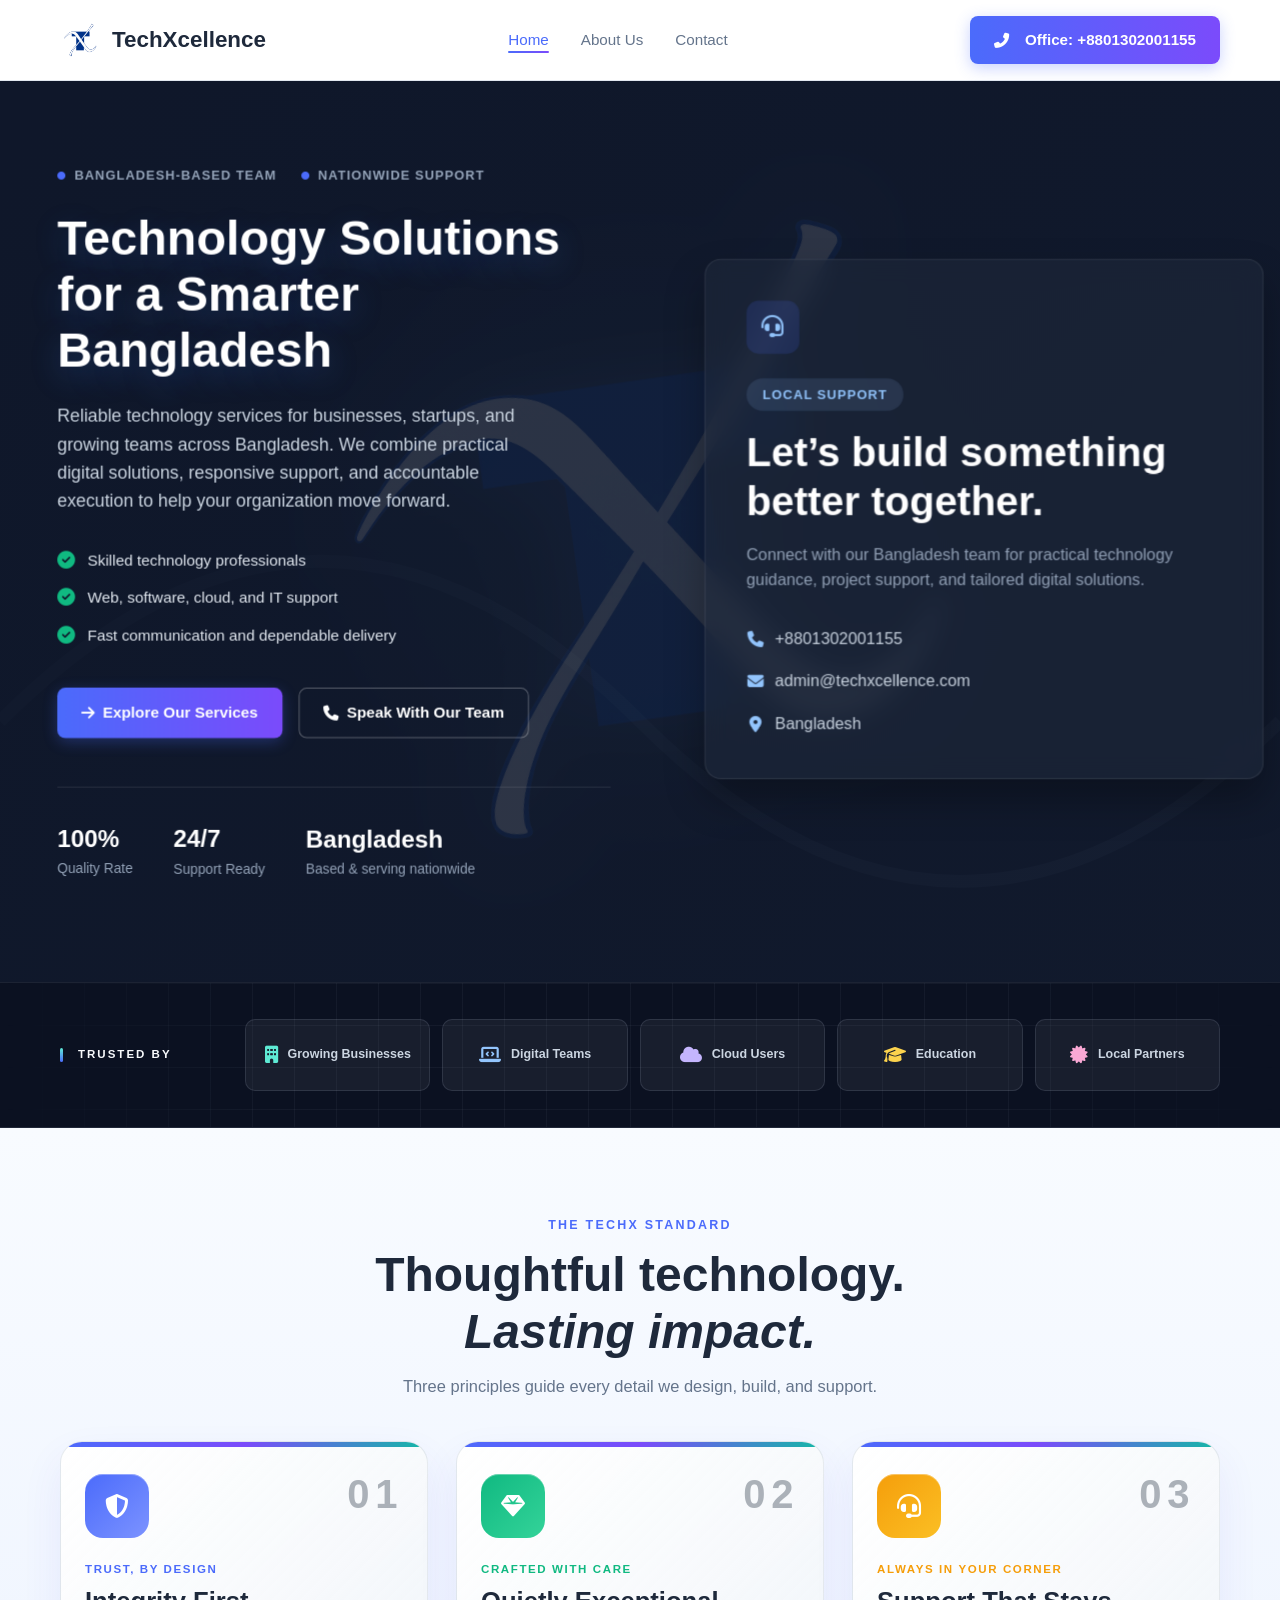
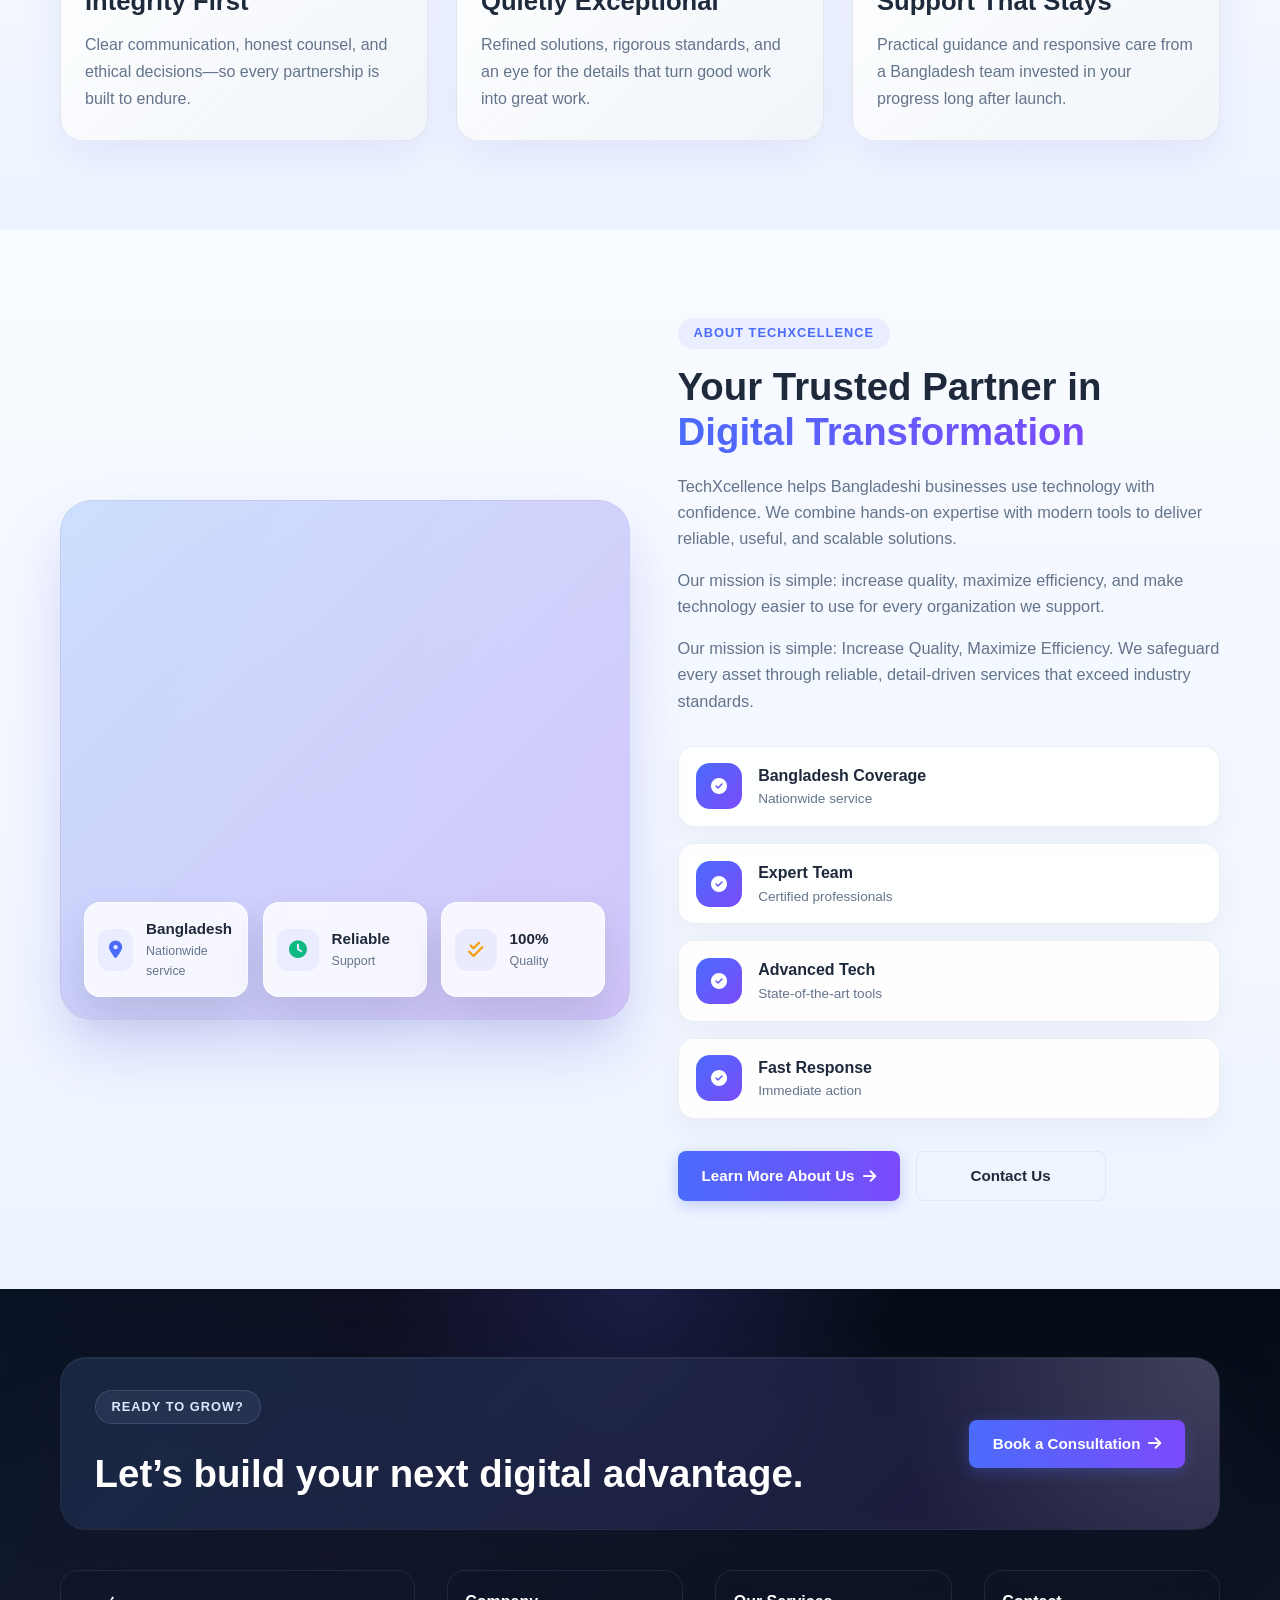
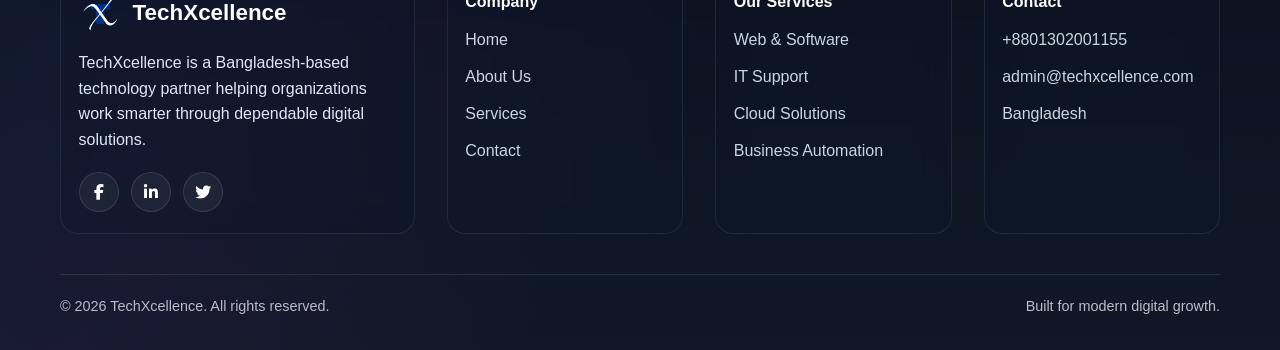
==== index.html @ 193ed7f5 "Number_change" ====
<!DOCTYPE html>
<html lang="en">
<head>
    <meta charset="UTF-8">
    <meta name="viewport" content="width=device-width, initial-scale=1.0">
    <title>TechXcellence Bangladesh</title>
    <link rel="icon" type="image/png" href="logo2.png">
    <link rel="stylesheet" href="style.css">
    <!-- Font Awesome for Icons -->
    <link rel="stylesheet" href="https://cdnjs.cloudflare.com/ajax/libs/font-awesome/6.4.0/css/all.min.css">
</head>
<body>

    <!-- Header -->
    <header>
        <div class="container nav-wrapper">
            <div class="logo-container">
                <img src="logo2.png" alt="TechXcellence Logo">
                <span>TechXcellence</span>
            </div>
            <button class="mobile-menu-toggle" aria-label="Toggle navigation" aria-expanded="false">
                <span></span>
                <span></span>
                <span></span>
            </button>
            <nav>
                <ul>
                    <li><a href="#" class="active">Home</a></li>
                    <li><a href="about.html">About Us</a></li>
                    <li><a href="contact.html">Contact</a></li>
                </ul>
            </nav>
            <a href="#contact" class="btn btn-primary"><i class="fas fa-phone-alt" style="margin-right: 8px;"></i> Office: +8801302001155</a>
        </div>
    </header>

    <!-- Hero Section -->
    <section class="hero">
        <div class="container hero-grid">
            <div class="hero-content">
                <div class="hero-badges">
                    <span><i class="fas fa-circle" style="font-size: 0.5rem;"></i> Bangladesh-Based Team</span>
                    <span><i class="fas fa-circle" style="font-size: 0.5rem;"></i> Nationwide Support</span>
                </div>
                <h1>Technology Solutions for a Smarter Bangladesh</h1>
                <p>Reliable technology services for businesses, startups, and growing teams across Bangladesh. We combine practical digital solutions, responsive support, and accountable execution to help your organization move forward.</p>
                
                <ul class="hero-features">
                    <li><i class="fas fa-check-circle"></i> Skilled technology professionals</li>
                    <li><i class="fas fa-check-circle"></i> Web, software, cloud, and IT support</li>
                    <li><i class="fas fa-check-circle"></i> Fast communication and dependable delivery</li>
                </ul>

                <div class="hero-buttons">
                    <a href="#contact" class="btn btn-primary"><i class="fas fa-arrow-right"></i> Explore Our Services</a>
                    <a href="#contact" class="btn btn-outline-light"><i class="fas fa-phone"></i> Speak With Our Team</a>
                </div>

                <div class="hero-stats">
                    <div class="stat-item">
                        <strong>100%</strong>
                        <span>Quality Rate</span>
                    </div>
                    <div class="stat-item">
                        <strong>24/7</strong>
                        <span>Support Ready</span>
                    </div>
                    <div class="stat-item">
                        <strong>Bangladesh</strong>
                        <span>Based & serving nationwide</span>
                    </div>
                </div>
            </div>

            <div class="hero-contact-card" id="contact">
                <div class="contact-card-icon"><i class="fas fa-headset"></i></div>
                <span class="section-tag">Local Support</span>
                <h2>Let’s build something better together.</h2>
                <p>Connect with our Bangladesh team for practical technology guidance, project support, and tailored digital solutions.</p>
                <div class="contact-details">
                    <a href="tel:+8801302001155"><i class="fas fa-phone"></i> +8801302001155</a>
                    <a href="mailto:admin@techxcellence.com"><i class="fas fa-envelope"></i> admin@techxcellence.com</a>
                    <span><i class="fas fa-location-dot"></i> Bangladesh</span>
                </div>
            </div>
        </div>
    </section>

    <!-- Trusted By -->
    <div class="trusted-by">
        <div class="container">
            <span class="trusted-title">Trusted By</span>
            <div class="trusted-logos">
                <span><i class="fas fa-building"></i> Growing Businesses</span>
                <span><i class="fas fa-laptop-code"></i> Digital Teams</span>
                <span><i class="fas fa-cloud"></i> Cloud Users</span>
                <span><i class="fas fa-graduation-cap"></i> Education</span>
                <span><i class="fas fa-certificate"></i> Local Partners</span>
            </div>
        </div>
    </div>

    <!-- Features Section -->
        <section class="features" aria-labelledby="values-title">
            <div class="container">
                <div class="section-heading" style="text-align:center; max-width:680px; margin:0 auto 42px;">
                    <span style="display:block; color:var(--primary-blue); font-size:.78rem; font-weight:700; letter-spacing:.18em; text-transform:uppercase; margin-bottom:10px;">The TechX standard</span>
                    <h2 id="values-title">Thoughtful technology. <em>Lasting impact.</em></h2>
                    <p>Three principles guide every detail we design, build, and support.</p>
                </div>
                <div class="features-grid">
                    <article class="feature-card" style="position:relative;">
                        <span style="position:absolute; top:20px; right:24px; opacity:.35; font-size:2.5rem; font-weight:800;">01</span>
                        <div class="feature-icon icon-blue"><i class="fas fa-shield-alt"></i></div>
                        <span style="display:block; margin:22px 0 8px; color:var(--primary-blue); font-size:.72rem; font-weight:700; letter-spacing:.14em; text-transform:uppercase;">Trust, by design</span>
                        <h3>Integrity First</h3>
                        <p>Clear communication, honest counsel, and ethical decisions—so every partnership is built to endure.</p>
                    </article>
                    <article class="feature-card" style="position:relative;">
                        <span style="position:absolute; top:20px; right:24px; opacity:.35; font-size:2.5rem; font-weight:800;">02</span>
                        <div class="feature-icon icon-green"><i class="fas fa-gem"></i></div>
                        <span style="display:block; margin:22px 0 8px; color:var(--success); font-size:.72rem; font-weight:700; letter-spacing:.14em; text-transform:uppercase;">Crafted with care</span>
                        <h3>Quietly Exceptional</h3>
                        <p>Refined solutions, rigorous standards, and an eye for the details that turn good work into great work.</p>
                    </article>
                    <article class="feature-card" style="position:relative;">
                        <span style="position:absolute; top:20px; right:24px; opacity:.35; font-size:2.5rem; font-weight:800;">03</span>
                        <div class="feature-icon icon-orange"><i class="fas fa-headset"></i></div>
                        <span style="display:block; margin:22px 0 8px; color:var(--warning); font-size:.72rem; font-weight:700; letter-spacing:.14em; text-transform:uppercase;">Always in your corner</span>
                        <h3>Support That Stays</h3>
                        <p>Practical guidance and responsive care from a Bangladesh team invested in your progress long after launch.</p>
                    </article>
                </div>
            </div>
        </section>

    <!-- About Section -->
    <section class="about">
        <div class="container about-grid">
            <div class="about-image-wrapper">
                <div class="about-image"></div>
                <div class="about-badge-container">
                    <div class="about-badge">
                        <i class="fas fa-map-marker-alt" style="color: var(--primary-blue);"></i>
                        <div>
                                    <strong>Bangladesh</strong>
                                    <span>Nationwide service</span>
                        </div>
                    </div>
                    <div class="about-badge">
                        <i class="fas fa-clock" style="color: var(--success);"></i>
                        <div>
                            <strong>Reliable</strong>
                            <span>Support</span>
                        </div>
                    </div>
                    <div class="about-badge">
                        <i class="fas fa-check-double" style="color: var(--warning);"></i>
                        <div>
                            <strong>100%</strong>
                            <span>Quality</span>
                        </div>
                    </div>
                </div>
            </div>
            <div class="about-content">
                <span class="section-tag">About TechXcellence</span>
                <h2>Your Trusted Partner in <span class="text-gradient">Digital Transformation</span></h2>
                    <p>TechXcellence helps Bangladeshi businesses use technology with confidence. We combine hands-on expertise with modern tools to deliver reliable, useful, and scalable solutions.</p>
                    <p>Our mission is simple: increase quality, maximize efficiency, and make technology easier to use for every organization we support.</p>
                <p>Our mission is simple: Increase Quality, Maximize Efficiency. We safeguard every asset through reliable, detail-driven services that exceed industry standards.</p>
                
                <ul class="about-list">
                    <li>
                        <i class="fas fa-check-circle"></i>
                        <div>
                                <strong>Bangladesh Coverage</strong>
                                <span>Nationwide service</span>
                        </div>
                    </li>
                    <li>
                        <i class="fas fa-check-circle"></i>
                        <div>
                            <strong>Expert Team</strong>
                            <span>Certified professionals</span>
                        </div>
                    </li>
                    <li>
                        <i class="fas fa-check-circle"></i>
                        <div>
                            <strong>Advanced Tech</strong>
                            <span>State-of-the-art tools</span>
                        </div>
                    </li>
                    <li>
                        <i class="fas fa-check-circle"></i>
                        <div>
                            <strong>Fast Response</strong>
                            <span>Immediate action</span>
                        </div>
                    </li>
                </ul>

                <div class="about-buttons">
                    <a href="about.html" class="btn btn-primary">Learn More About Us <i class="fas fa-arrow-right"></i></a>
                    <a href="#contact" class="btn btn-outline-dark">Contact Us</a>
                </div>
            </div>
        </div>
    </section>

    <!-- Footer -->
    <footer>
        <div class="container">
            <div class="footer-cta">
                <div>
                    <span class="section-tag">Ready to grow?</span>
                    <h3>Let’s build your next digital advantage.</h3>
                </div>
                <a href="#contact" class="btn btn-primary">Book a Consultation <i class="fas fa-arrow-right"></i></a>
            </div>

            <div class="footer-grid">
                <div class="footer-col footer-brand">
                    <div class="footer-logo">
                        <img src="logo2.png" alt="TechXcellence Logo">
                        <span>TechXcellence</span>
                    </div>
                    <p>TechXcellence is a Bangladesh-based technology partner helping organizations work smarter through dependable digital solutions.</p>
                    <div class="social-links">
                        <a href="#"><i class="fab fa-facebook-f"></i></a>
                        <a href="#"><i class="fab fa-linkedin-in"></i></a>
                        <a href="#"><i class="fab fa-twitter"></i></a>
                    </div>
                </div>
                <div class="footer-col">
                    <h4>Company</h4>
                    <ul>
                        <li><a href="#">Home</a></li>
                        <li><a href="about.html">About Us</a></li>
                        <li><a href="#">Services</a></li>
                        <li><a href="contact.html">Contact</a></li>
                    </ul>
                </div>
                <div class="footer-col">
                    <h4>Our Services</h4>
                    <ul>
                        <li><a href="#">Web & Software</a></li>
                        <li><a href="#">IT Support</a></li>
                        <li><a href="#">Cloud Solutions</a></li>
                        <li><a href="#">Business Automation</a></li>
                    </ul>
                </div>
                <div class="footer-col">
                    <h4>Contact</h4>
                    <ul>
                        <li><a href="tel:+8801302001155">+8801302001155</a></li>
                        <li><a href="mailto:admin@techxcellence.com">admin@techxcellence.com</a></li>
                        <li><a href="#">Bangladesh</a></li>
                    </ul>
                </div>
            </div>

            <div class="footer-bottom">
                <p>&copy; 2026 TechXcellence. All rights reserved.</p>
                <p>Built for modern digital growth.</p>
            </div>
        </div>
    </footer>

    <script src="script.js"></script>
</body>
</html>
---- style.css ----
/* =========================================
   CSS Variables & Global Reset
   ========================================= */
:root {
    --primary-blue: #4b6bfb;
    --primary-purple: #7b4bfb;
    --gradient: linear-gradient(to right, var(--primary-blue), var(--primary-purple));
    --dark-bg: #0f172a;
    --darker-bg: #0b1121;
    --text-dark: #1e293b;
    --text-gray: #64748b;
    --text-light: #f8fafc;
    --bg-light: #f1f5f9;
    --border-color: #e2e8f0;
    --success: #10b981;
    --warning: #f59e0b;
    --danger: #ef4444;
}

* {
    margin: 0;
    padding: 0;
    box-sizing: border-box;
    font-family: 'Segoe UI', Tahoma, Geneva, Verdana, sans-serif;
}

html {
    scroll-behavior: smooth;
}

body {
    color: var(--text-dark);
    line-height: 1.6;
    background-color: #ffffff;
    overflow-x: hidden;
}

a {
    text-decoration: none;
    color: inherit;
    transition: all 0.3s ease;
}

ul {
    list-style: none;
}

img {
    max-width: 100%;
    display: block;
}

.container {
    max-width: 1200px;
    margin: 0 auto;
    padding: 0 20px;
}

/* Typography Helpers */
h1, h2, h3, h4 {
    color: var(--text-dark);
    margin-bottom: 1rem;
    line-height: 1.2;
}

.text-gradient {
    background: var(--gradient);
    -webkit-background-clip: text;
    -webkit-text-fill-color: transparent;
    background-clip: text;
    color: transparent;
}

.section-tag {
    display: inline-block;
    background: rgba(75, 107, 251, 0.1);
    color: var(--primary-blue);
    padding: 0.35rem 1rem;
    border-radius: 20px;
    font-size: 0.8rem;
    font-weight: 700;
    text-transform: uppercase;
    letter-spacing: 1px;
    margin-bottom: 1rem;
}

.section-title {
    text-align: center;
    margin-bottom: 3rem;
}

.section-title h2 {
    font-size: 2.5rem;
    margin-bottom: 0.5rem;
}

.section-title p {
    color: var(--text-gray);
    max-width: 600px;
    margin: 0 auto;
}

/* Buttons */
.btn {
    display: inline-flex;
    align-items: center;
    justify-content: center;
    gap: 8px;
    padding: 0.75rem 1.5rem;
    border-radius: 8px;
    font-weight: 600;
    cursor: pointer;
    transition: all 0.3s ease;
    border: none;
    font-size: 0.95rem;
}

.btn-primary {
    background: var(--gradient);
    color: white;
    box-shadow: 0 4px 15px rgba(75, 107, 251, 0.3);
}

.btn-primary:hover {
    opacity: 0.95;
    transform: translateY(-4px) scale(1.02);
    box-shadow: 0 12px 28px rgba(75, 107, 251, 0.45);
}

.btn-outline-light {
    background: transparent;
    border: 1px solid rgba(255,255,255,0.3);
    color: white;
}

.btn-outline-light:hover {
    border-color: white;
    background: rgba(255,255,255,0.1);
}

.btn-outline-dark {
    background: transparent;
    border: 1px solid var(--border-color);
    color: var(--text-dark);
}

.btn-outline-dark:hover {
    border-color: var(--primary-blue);
    color: var(--primary-blue);
}

.w-100 {
    width: 100%;
}

/* =========================================
   Header & Navigation
   ========================================= */
header {
    background: rgba(255, 255, 255, 0.9);
    backdrop-filter: blur(12px);
    border-bottom: 1px solid var(--border-color);
    position: sticky;
    top: 0;
    z-index: 1000;
    padding: 1rem 0;
    transition: box-shadow 0.3s ease, background 0.3s ease;
}

header.scrolled {
    box-shadow: 0 8px 30px rgba(30, 41, 59, 0.08);
    background: rgba(255, 255, 255, 0.98);
}

.nav-wrapper {
    display: flex;
    justify-content: space-between;
    align-items: center;
    position: relative;
}

.logo-container {
    display: flex;
    align-items: center;
    gap: 12px;
    font-size: 1.4rem;
    font-weight: 700;
    color: var(--text-dark);
}

.logo-container img {
    height: 40px;
    width: auto;
    border-radius: 6px;
}

nav ul {
    display: flex;
    gap: 2rem;
}

nav a {
    font-weight: 500;
    color: var(--text-gray);
    font-size: 0.95rem;
    position: relative;
}

nav a:hover, nav a.active {
    color: var(--primary-blue);
}

nav a.active::after {
    content: '';
    position: absolute;
    bottom: -5px;
    left: 0;
    width: 100%;
    height: 2px;
    background: var(--gradient);
    border-radius: 2px;
}

.mobile-menu-toggle {
    display: none;
    width: 44px;
    height: 44px;
    border: 1px solid var(--border-color);
    border-radius: 12px;
    background: white;
    align-items: center;
    justify-content: center;
    flex-direction: column;
    gap: 5px;
    cursor: pointer;
}

.mobile-menu-toggle span {
    display: block;
    width: 20px;
    height: 2px;
    background: var(--text-dark);
    border-radius: 2px;
    transition: all 0.3s ease;
}

.reveal {
    opacity: 0;
    transform: translateY(48px) scale(0.98);
    transition: opacity 0.9s cubic-bezier(0.22, 1, 0.36, 1), transform 0.9s cubic-bezier(0.22, 1, 0.36, 1);
}

.reveal.is-visible {
    opacity: 1;
    transform: translateY(0) scale(1);
}

.hero-content,
.hero-contact-card,
.about-page-content,
.about-page-image,
.about-badge,
.feature-card,
.news-card,
.testimonial-card,
.leader-card,
.value-item,
.stat-item {
    will-change: transform, opacity;
}

@keyframes floatUp {
    0% { transform: translateY(0); }
    50% { transform: translateY(-8px); }
    100% { transform: translateY(0); }
}

@keyframes glowPulse {
    0%, 100% { box-shadow: 0 10px 30px rgba(75, 107, 251, 0.15); }
    50% { box-shadow: 0 18px 44px rgba(124, 58, 237, 0.22); }
}

/* =========================================
   Hero Section
   ========================================= */
.hero {
    background-color: var(--dark-bg);
    padding: 6rem 0;
    position: relative;
    overflow: hidden;
}

/* Simulated background overlay with pattern */
.hero::before {
    content: '';
    position: absolute;
    top: 0; left: 0; right: 0; bottom: 0;
    background: linear-gradient(135deg, rgba(15, 23, 42, 0.95) 0%, rgba(15, 23, 42, 0.8) 100%), 
                url('data:image/svg+xml;utf8,<svg xmlns="http://www.w3.org/2000/svg" width="100" height="100" viewBox="0 0 100 100"><rect width="100" height="100" fill="%231e293b"/><path d="M0 50 Q 25 25 50 50 T 100 50" stroke="%23334155" stroke-width="1" fill="none"/></svg>');
    background-size: cover;
    opacity: 0.9;
    z-index: 0;
}

.hero::after {
    content: '';
    position: absolute;
    width: min(58vw, 720px);
    aspect-ratio: 1;
    top: 50%;
    left: 50%;
    transform: translate(-50%, -50%) rotate(-8deg);
    background: radial-gradient(circle, rgba(96, 165, 250, 0.16), transparent 62%),
                url('logo2.png') center / contain no-repeat;
    opacity: 0.12;
    filter: saturate(1.15) drop-shadow(0 0 36px rgba(96, 165, 250, 0.28));
    mix-blend-mode: screen;
    pointer-events: none;
    z-index: 0;
    animation: watermarkFloat 12s ease-in-out infinite;
}

@keyframes watermarkFloat {
    0%, 100% { transform: translate(-50%, -50%) rotate(-8deg) scale(1); }
    50% { transform: translate(-50%, calc(-50% - 12px)) rotate(-5deg) scale(1.03); }
}

.hero-grid {
    position: relative;
    z-index: 1;
    display: flex;
    flex-wrap: wrap;
    gap: 4rem;
    align-items: center;
}

.hero-content,
.hero-contact-card {
    flex: 1 1 360px;
    min-width: 0;
}

.hero-badges {
    display: flex;
    gap: 1.5rem;
    margin-bottom: 1.5rem;
    font-size: 0.8rem;
    font-weight: 600;
    text-transform: uppercase;
    letter-spacing: 1px;
    color: #94a3b8;
}

.hero-badges span {
    display: flex;
    align-items: center;
    gap: 8px;
}

.hero-badges i {
    color: var(--primary-blue);
}

.hero-content h1 {
    color: white;
    font-size: 3rem;
    line-height: 1.15;
    margin-bottom: 1.5rem;
    text-shadow: 0 10px 30px rgba(59, 130, 246, 0.25);
}

.hero-content p {
    color: #cbd5e1;
    margin-bottom: 2rem;
    font-size: 1.1rem;
    max-width: 90%;
}

.hero-features {
    display: flex;
    flex-direction: column;
    gap: 0.8rem;
    margin-bottom: 2.5rem;
}

.hero-features li {
    display: flex;
    align-items: center;
    gap: 12px;
    color: #e2e8f0;
    font-size: 0.95rem;
}

.hero-features i {
    color: var(--success);
    font-size: 1.1rem;
}

.hero-buttons {
    display: flex;
    gap: 1rem;
    margin-bottom: 3rem;
}

.hero-stats {
    display: flex;
    gap: 2.5rem;
    padding-top: 2rem;
    border-top: 1px solid rgba(255,255,255,0.1);
}

.stat-item {
    display: flex;
    flex-direction: column;
}

.stat-item strong {
    color: white;
    font-size: 1.5rem;
    font-weight: 700;
}

.stat-item span {
    color: #94a3b8;
    font-size: 0.85rem;
}

.hero-contact-card {
    background: rgba(30, 41, 59, 0.6);
    backdrop-filter: blur(12px);
    -webkit-backdrop-filter: blur(12px);
    border: 1px solid rgba(255, 255, 255, 0.1);
    border-radius: 16px;
    padding: 2.5rem;
    box-shadow: 0 20px 40px rgba(0,0,0,0.3);
    position: relative;
    left: clamp(0px, 3vw, 42px);
}

.contact-card-icon {
    width: 52px;
    height: 52px;
    display: flex;
    align-items: center;
    justify-content: center;
    margin-bottom: 1.5rem;
    border-radius: 12px;
    background: rgba(75, 107, 251, 0.15);
    color: #93c5fd;
    font-size: 1.35rem;
}

.hero-contact-card .section-tag {
    background: rgba(147, 197, 253, 0.12);
    color: #93c5fd;
}

.hero-contact-card h2 {
    color: white;
    font-size: clamp(1.8rem, 4vw, 2.5rem);
    margin-bottom: 1rem;
}

.hero-contact-card > p {
    color: #94a3b8;
    font-size: 1rem;
    margin-bottom: 2rem;
}

.contact-details {
    display: flex;
    flex-direction: column;
    gap: 1rem;
}

.contact-details a,
.contact-details span {
    display: flex;
    align-items: center;
    gap: 10px;
    color: #cbd5e1;
    font-size: 1rem;
}

.contact-details a:hover {
    color: #93c5fd;
}

.contact-details i {
    width: 18px;
    color: #93c5fd;
    text-align: center;
}

.about {
    background: linear-gradient(180deg, #f8fbff 0%, #eef4ff 100%);
    padding: 5.5rem 0;
}

.about-grid {
    display: grid;
    grid-template-columns: 1.05fr 1fr;
    gap: 3rem;
    align-items: center;
}

.about-image-wrapper {
    position: relative;
    min-height: 520px;
}

.about-image {
    position: relative;
    width: 100%;
    height: 100%;
    min-height: 520px;
    border-radius: 32px;
    background: linear-gradient(135deg, rgba(59, 130, 246, 0.22), rgba(124, 58, 237, 0.26)),
                url('https://images.unsplash.com/photo-1522202176988-66273c2fd55f?auto=format&fit=crop&w=1200&q=80') center/cover no-repeat;
    box-shadow: 0 30px 60px rgba(79, 70, 229, 0.18);
    border: 1px solid rgba(148, 163, 184, 0.15);
}

.about-badge-container {
    position: absolute;
    left: 24px;
    right: 24px;
    bottom: 22px;
    display: grid;
    grid-template-columns: repeat(3, minmax(0, 1fr));
    gap: 0.9rem;
}

.about-badge {
    display: flex;
    align-items: center;
    gap: 0.8rem;
    padding: 0.9rem 0.8rem;
    border-radius: 16px;
    background: rgba(255, 255, 255, 0.84);
    backdrop-filter: blur(10px);
    border: 1px solid rgba(255, 255, 255, 0.7);
    box-shadow: 0 20px 40px rgba(15, 23, 42, 0.12);
}

.about-badge i {
    width: 42px;
    height: 42px;
    display: flex;
    align-items: center;
    justify-content: center;
    border-radius: 12px;
    background: rgba(75, 107, 251, 0.08);
    font-size: 1.1rem;
}

.about-badge strong,
.about-badge span {
    display: block;
}

.about-badge strong {
    font-size: 0.95rem;
    color: var(--text-dark);
}

.about-badge span {
    color: var(--text-gray);
    font-size: 0.78rem;
}

.about-content {
    max-width: 600px;
}

.about-content .section-tag {
    background: rgba(75, 107, 251, 0.08);
}

.about-content h2 {
    font-size: clamp(2.1rem, 3vw, 3rem);
    line-height: 1.15;
    margin-bottom: 1.2rem;
}

.about-content p {
    color: var(--text-gray);
    margin-bottom: 1rem;
    font-size: 1.02rem;
}

.about-list {
    display: grid;
    gap: 1rem;
    margin-top: 2rem;
}

.about-list li {
    display: flex;
    align-items: center;
    gap: 1rem;
    padding: 1rem 1.1rem;
    background: rgba(255, 255, 255, 0.9);
    border-radius: 16px;
    border: 1px solid rgba(148, 163, 184, 0.18);
    box-shadow: 0 12px 28px rgba(15, 23, 42, 0.04);
}

.about-list i {
    width: 46px;
    height: 46px;
    display: flex;
    align-items: center;
    justify-content: center;
    border-radius: 14px;
    background: linear-gradient(135deg, #4b6bfb, #7b4bfb);
    color: white;
    font-size: 1rem;
}

.about-list strong,
.about-list span {
    display: block;
}

.about-list strong {
    font-size: 1rem;
    color: var(--text-dark);
}

.about-list span {
    color: var(--text-gray);
    font-size: 0.85rem;
}

.about-buttons {
    display: flex;
    flex-wrap: wrap;
    gap: 1rem;
    margin-top: 2rem;
}

.about-buttons .btn {
    min-width: 190px;
}

.about-page-hero {
    background: linear-gradient(135deg, #0f172a 0%, #1e3a8a 45%, #312e81 100%);
    padding: 5rem 0;
    color: white;
    position: relative;
    overflow: hidden;
}

.about-page-hero::before {
    content: '';
    position: absolute;
    inset: 0;
    background: linear-gradient(135deg, rgba(15, 23, 42, 0.92) 0%, rgba(15, 23, 42, 0.72) 100%),
                url('data:image/svg+xml;utf8,<svg xmlns="http://www.w3.org/2000/svg" width="120" height="120" viewBox="0 0 120 120"><rect width="120" height="120" fill="%2315263a"/><path d="M0 70 Q 30 25 60 70 T 120 70" stroke="%233b82f6" stroke-width="1.2" fill="none" opacity="0.55"/><path d="M0 90 Q 25 55 50 90 T 120 90" stroke="%239f7aea" stroke-width="1.1" fill="none" opacity="0.35"/></svg>');
    background-size: cover;
    opacity: 0.9;
    z-index: 0;
}

.about-page-hero::after {
    content: '';
    position: absolute;
    width: min(58vw, 720px);
    aspect-ratio: 1;
    top: 50%;
    left: 50%;
    transform: translate(-50%, -50%) rotate(-8deg);
    background: radial-gradient(circle, rgba(96, 165, 250, 0.16), transparent 62%),
                url('logo2.png') center / contain no-repeat;
    opacity: 0.14;
    filter: saturate(1.15) drop-shadow(0 0 36px rgba(96, 165, 250, 0.28));
    mix-blend-mode: screen;
    pointer-events: none;
    z-index: 0;
    animation: watermarkFloat 12s ease-in-out infinite;
}

.about-page-hero-grid {
    position: relative;
    z-index: 1;
    display: grid;
    grid-template-columns: 1.1fr 0.9fr;
    gap: 2.5rem;
    align-items: center;
}

.about-page-content h1 {
    font-size: clamp(2.4rem, 4vw, 4rem);
    line-height: 1.1;
    color: white;
    margin-bottom: 1.25rem;
    text-shadow: 0 12px 30px rgba(96, 165, 250, 0.18);
}

.about-page-content p {
    color: rgba(226, 232, 240, 0.9);
    font-size: 1.05rem;
    margin-bottom: 2rem;
}

.about-page-content .section-tag {
    background: rgba(147, 197, 253, 0.12);
    color: #dbeafe;
}

.about-page-stats {
    display: grid;
    grid-template-columns: repeat(3, minmax(0, 1fr));
    gap: 1rem;
}

.about-page-stats div {
    background: rgba(255, 255, 255, 0.08);
    border: 1px solid rgba(255, 255, 255, 0.12);
    border-radius: 18px;
    padding: 1.1rem 1rem;
    text-align: center;
    backdrop-filter: blur(8px);
    transition: transform 0.3s ease, box-shadow 0.3s ease, border-color 0.3s ease;
}

.about-page-stats div:hover {
    transform: translateY(-6px);
    border-color: rgba(147, 197, 253, 0.4);
    box-shadow: 0 18px 32px rgba(59, 130, 246, 0.18);
}

.about-page-stats strong {
    display: block;
    font-size: 1.7rem;
    color: white;
}

.about-page-stats span {
    color: rgba(226, 232, 240, 0.8);
    font-size: 0.82rem;
    text-transform: uppercase;
    letter-spacing: 0.08em;
}

.about-page-image {
    position: relative;
    min-height: 480px;
    border-radius: 30px;
    background: linear-gradient(135deg, rgba(15, 23, 42, 0.38), rgba(30, 58, 138, 0.2)),
                url('https://images.unsplash.com/photo-1521737711867-e3b97375f902?auto=format&fit=crop&w=1200&q=80') center/cover no-repeat;
    border: 1px solid rgba(255, 255, 255, 0.12);
    box-shadow: 0 28px 60px rgba(15, 23, 42, 0.38);
    transition: transform 0.6s ease, box-shadow 0.6s ease;
    animation: glowPulse 5s ease-in-out infinite;
}

.about-page-image:hover {
    transform: scale(1.02) translateY(-6px);
    box-shadow: 0 38px 72px rgba(59, 130, 246, 0.22);
}

.image-badge {
    position: absolute;
    left: 20px;
    bottom: 20px;
    display: flex;
    align-items: center;
    gap: 0.8rem;
    background: rgba(15, 23, 42, 0.7);
    border: 1px solid rgba(255, 255, 255, 0.12);
    color: white;
    border-radius: 14px;
    padding: 0.8rem 1rem;
    backdrop-filter: blur(10px);
    box-shadow: 0 16px 28px rgba(15, 23, 42, 0.2);
}

.image-badge i {
    width: 36px;
    height: 36px;
    display: flex;
    align-items: center;
    justify-content: center;
    border-radius: 10px;
    background: linear-gradient(135deg, #4b6bfb, #8b5cf6);
    color: white;
}

.about-leadership {
    padding: 5rem 0;
    background: linear-gradient(180deg, #ffffff 0%, #f5f7ff 100%);
}

.leadership-grid {
    display: grid;
    grid-template-columns: repeat(3, minmax(0, 1fr));
    gap: 1.75rem;
}

.leader-card {
    background: rgba(255, 255, 255, 0.96);
    border: 1px solid rgba(148, 163, 184, 0.18);
    border-radius: 24px;
    overflow: hidden;
    box-shadow: 0 20px 40px rgba(30, 41, 59, 0.08);
    transition: transform 0.3s ease, box-shadow 0.3s ease, border-color 0.3s ease;
}

.leader-card:hover {
    transform: translateY(-14px) rotateX(2deg) scale(1.01);
    box-shadow: 0 32px 60px rgba(59, 130, 246, 0.18);
    border-color: rgba(75, 107, 251, 0.28);
}

.leader-featured {
    grid-column: span 1;
}

.leader-photo {
    width: 180px;
    height: 180px;
    margin: 1.5rem auto 0.5rem;
    border-radius: 50%;
    background-size: cover;
    background-position: center top;
    background-repeat: no-repeat;
    border: 5px solid #f8fafc;
    box-shadow: 0 16px 36px rgba(30, 41, 59, 0.12);
}

.leader-ceo { background-image: url('Peter.jpg'); }
.leader-director-1 { background-image: url('Roman.jpg'); }
.leader-director-2 { background-image: url('Adrian.jpg'); }
.leader-director-3 { background-image: url('Marshal.jpg'); }
.leader-director-4 { background-image: url('Luigi.jpg'); }
.leader-director-5 { background-image: url('https://images.unsplash.com/photo-1504593811423-6dd665756598?auto=format&fit=crop&w=900&q=80'); }
.leader-director-6 { background-image: url('https://images.unsplash.com/photo-1517841905240-472988babdf9?auto=format&fit=crop&w=900&q=80'); }

.leader-info {
    padding: 1.4rem 1.25rem 1.5rem;
}

.leader-role {
    display: inline-block;
    color: var(--primary-blue);
    font-size: 0.72rem;
    font-weight: 700;
    letter-spacing: 0.14em;
    text-transform: uppercase;
    margin-bottom: 0.8rem;
}

.leader-info h3 {
    font-size: 1.45rem;
    margin-bottom: 0.6rem;
}

.leader-info p {
    color: var(--text-gray);
    line-height: 1.7;
}

.leader-socials {
    display: flex;
    align-items: center;
    gap: 0.8rem;
    margin-top: 1rem;
}

.leader-socials a {
    width: 38px;
    height: 38px;
    display: inline-flex;
    align-items: center;
    justify-content: center;
    border-radius: 50%;
    background: rgba(75, 107, 251, 0.08);
    color: var(--primary-blue);
    border: 1px solid rgba(75, 107, 251, 0.12);
    transition: transform 0.3s ease, box-shadow 0.3s ease, background 0.3s ease;
}

.leader-socials a:hover {
    transform: translateY(-3px);
    background: var(--gradient);
    color: white;
    box-shadow: 0 14px 24px rgba(75, 107, 251, 0.18);
}

.leader-socials i {
    font-size: 0.9rem;
}

.about-values {
    background: linear-gradient(135deg, #eef4ff 0%, #f8fafc 100%);
    padding: 5rem 0;
}

.about-values-grid {
    display: grid;
    grid-template-columns: 0.9fr 1.1fr;
    gap: 2rem;
    align-items: center;
}

.about-values h2 {
    font-size: clamp(2rem, 3vw, 3rem);
}

.value-list {
    display: grid;
    gap: 1rem;
}

.value-item {
    display: flex;
    align-items: flex-start;
    gap: 0.9rem;
    background: rgba(255, 255, 255, 0.9);
    border: 1px solid rgba(148, 163, 184, 0.15);
    border-radius: 16px;
    padding: 1rem 1.1rem;
    box-shadow: 0 12px 24px rgba(15, 23, 42, 0.04);
    transition: transform 0.3s ease, box-shadow 0.3s ease, border-color 0.3s ease;
}

.value-item:hover {
    transform: translateY(-6px);
    border-color: rgba(75, 107, 251, 0.25);
    box-shadow: 0 18px 28px rgba(79, 70, 229, 0.09);
}

.value-item i {
    color: var(--success);
    font-size: 1.2rem;
    margin-top: 0.2rem;
}

.value-item p {
    color: var(--text-gray);
    line-height: 1.7;
}

@media (max-width: 900px) {
    .about-grid {
        grid-template-columns: 1fr;
    }

    .about-content {
        max-width: none;
    }

    .about-image-wrapper {
        min-height: 420px;
    }

    .about-image {
        min-height: 420px;
    }
}

@media (max-width: 600px) {
    .about {
        padding: 4rem 0;
    }

    .about-image-wrapper {
        min-height: 330px;
    }

    .about-image {
        min-height: 330px;
        border-radius: 22px;
    }

    .about-badge-container {
        position: static;
        margin-top: 1rem;
        grid-template-columns: 1fr;
    }

    .about-buttons {
        flex-direction: column;
    }

    .about-buttons .btn {
        width: 100%;
    }
}

/* =========================================
   Trusted By Section
   ========================================= */
.trusted-by {
    background: #0b1121;
    padding: 2.25rem 0;
    position: relative;
    overflow: hidden;
    border-top: 1px solid rgba(148, 163, 184, 0.12);
    border-bottom: 1px solid rgba(148, 163, 184, 0.16);
}

.trusted-by::before {
    content: '';
    position: absolute;
    inset: 0;
    background-image: linear-gradient(rgba(148, 163, 184, 0.07) 1px, transparent 1px),
                      linear-gradient(90deg, rgba(148, 163, 184, 0.07) 1px, transparent 1px);
    background-size: 42px 42px;
    mask-image: linear-gradient(90deg, transparent, black 22%, black 78%, transparent);
    pointer-events: none;
}

.trusted-by .container {
    display: flex;
    align-items: center;
    gap: 2.5rem;
    position: relative;
    z-index: 1;
}

.trusted-title {
    flex: 0 0 145px;
    color: #f8fafc;
    font-size: 0.72rem;
    font-weight: 700;
    text-transform: uppercase;
    letter-spacing: 2px;
    line-height: 1.5;
    position: relative;
    padding-left: 18px;
}

.trusted-title::before {
    content: '';
    position: absolute;
    left: 0;
    top: 2px;
    width: 3px;
    height: calc(100% - 4px);
    border-radius: 3px;
    background: linear-gradient(#5eead4, #4b6bfb);
}

.trusted-logos {
    display: grid;
    grid-template-columns: repeat(5, minmax(0, 1fr));
    gap: 0.75rem;
    flex: 1;
}

.trusted-logos span {
    display: flex;
    align-items: center;
    justify-content: center;
    gap: 10px;
    min-height: 72px;
    padding: 0.85rem 0.7rem;
    border: 1px solid rgba(148, 163, 184, 0.18);
    border-radius: 10px;
    background: rgba(255, 255, 255, 0.055);
    color: #cbd5e1;
    font-size: 0.78rem;
    font-weight: 600;
    line-height: 1.25;
    text-align: center;
    transition: transform 0.3s ease, border-color 0.3s ease, background 0.3s ease;
}

.trusted-logos span:hover {
    transform: translateY(-5px);
    border-color: rgba(94, 234, 212, 0.55);
    background: rgba(94, 234, 212, 0.1);
}

.trusted-logos i {
    color: #5eead4;
    font-size: 1.1rem;
}

.trusted-logos span:nth-child(2) i {
    color: #93c5fd;
}

.trusted-logos span:nth-child(3) i {
    color: #c4b5fd;
}

.trusted-logos span:nth-child(4) i {
    color: #fcd34d;
}

.trusted-logos span:nth-child(5) i {
    color: #f9a8d4;
}

.features {
    padding: 5.5rem 0;
    background: linear-gradient(180deg, #f8fbff 0%, #eef4ff 100%);
}

.features .section-heading {
    text-align: center;
    max-width: 680px;
    margin: 0 auto 3rem;
}

.features .section-heading h2 {
    font-size: clamp(2rem, 4vw, 3rem);
    margin-bottom: 0.75rem;
}

.features .section-heading p {
    color: var(--text-gray);
    font-size: 1.03rem;
}

.features-grid {
    display: grid;
    grid-template-columns: repeat(3, minmax(0, 1fr));
    gap: 1.75rem;
}

.feature-card {
    position: relative;
    padding: 2rem 1.5rem 1.75rem;
    border-radius: 22px;
    background: linear-gradient(135deg, rgba(255, 255, 255, 0.98), rgba(241, 245, 249, 0.8));
    border: 1px solid rgba(148, 163, 184, 0.22);
    box-shadow: 0 18px 40px rgba(79, 70, 229, 0.08);
    overflow: hidden;
    transition: transform 0.3s ease, box-shadow 0.3s ease, border-color 0.3s ease;
}

.feature-card::before {
    content: "";
    position: absolute;
    inset: 0 0 auto 0;
    height: 5px;
    background: linear-gradient(90deg, #4b6bfb, #7b4bfb, #14b8a6);
}

.feature-card:hover {
    transform: translateY(-14px) scale(1.01);
    box-shadow: 0 28px 48px rgba(59, 130, 246, 0.22);
    border-color: rgba(75, 107, 251, 0.35);
    animation: glowPulse 1.2s ease-in-out infinite alternate;
}

.feature-icon {
    width: 64px;
    height: 64px;
    display: flex;
    align-items: center;
    justify-content: center;
    border-radius: 18px;
    font-size: 1.5rem;
    margin-bottom: 1.25rem;
    box-shadow: inset 0 1px 0 rgba(255,255,255,0.35);
}

.icon-blue {
    background: linear-gradient(135deg, #4b6bfb, #7c93ff);
    color: white;
}

.icon-green {
    background: linear-gradient(135deg, #10b981, #34d399);
    color: white;
}

.icon-orange {
    background: linear-gradient(135deg, #f59e0b, #fbbf24);
    color: white;
}

.feature-card span {
    display: block;
    margin: 0 0 0.75rem;
    font-size: 0.72rem;
    font-weight: 700;
    letter-spacing: 0.14em;
    text-transform: uppercase;
}

.feature-card h3 {
    font-size: clamp(1.3rem, 2vw, 1.8rem);
    margin-bottom: 0.85rem;
    color: var(--text-dark);
}

.feature-card p {
    color: var(--text-gray);
    font-size: 1rem;
    line-height: 1.7;
}

footer {
    position: relative;
    background: radial-gradient(circle at top, rgba(99, 102, 241, 0.18), transparent 28%),
                linear-gradient(180deg, #050b16 0%, #0b1220 35%, #101827 100%);
    color: #dfe7f7;
    padding-top: 4.25rem;
    overflow: hidden;
}

footer::before {
    content: "";
    position: absolute;
    inset: 0;
    background: linear-gradient(120deg, rgba(59, 130, 246, 0.06), rgba(168, 85, 247, 0.05), transparent 55%);
    pointer-events: none;
}

.footer-cta {
    display: flex;
    justify-content: space-between;
    align-items: center;
    gap: 2rem;
    background: rgba(15, 23, 42, 0.62);
    backdrop-filter: blur(18px);
    -webkit-backdrop-filter: blur(18px);
    border: 1px solid rgba(148, 163, 184, 0.18);
    border-radius: 26px;
    padding: 2rem 2.1rem;
    margin-bottom: 2.5rem;
    box-shadow: 0 24px 60px rgba(15, 23, 42, 0.45), inset 0 1px 0 rgba(255, 255, 255, 0.06);
    position: relative;
    overflow: hidden;
    transition: transform 0.35s ease, border-color 0.35s ease, box-shadow 0.35s ease;
}

.footer-cta::before {
    content: "";
    position: absolute;
    inset: 0;
    background: radial-gradient(circle at top right, rgba(255,255,255,0.16), transparent 28%),
                linear-gradient(135deg, rgba(96, 165, 250, 0.12), rgba(168, 85, 247, 0.12));
}

.footer-cta > * {
    position: relative;
    z-index: 1;
}

.footer-cta:hover {
    transform: translateY(-6px);
    border-color: rgba(147, 197, 253, 0.35);
    box-shadow: 0 28px 72px rgba(59, 130, 246, 0.18), inset 0 1px 0 rgba(255, 255, 255, 0.08);
}

.footer-cta h3 {
    font-size: clamp(1.8rem, 3vw, 2.5rem);
    color: white;
    margin: 0.7rem 0 0;
}

.footer-cta .section-tag {
    background: rgba(191, 219, 254, 0.08);
    color: #dbeafe;
    border: 1px solid rgba(191, 219, 254, 0.14);
}

.footer-grid {
    display: grid;
    grid-template-columns: 1.5fr 1fr 1fr 1fr;
    gap: 2rem;
    padding-bottom: 2.5rem;
}

.footer-col {
    background: rgba(15, 23, 42, 0.36);
    border: 1px solid rgba(148, 163, 184, 0.14);
    border-radius: 18px;
    padding: 1.3rem 1.1rem;
    backdrop-filter: blur(14px);
    -webkit-backdrop-filter: blur(14px);
    transition: transform 0.3s ease, border-color 0.3s ease, box-shadow 0.3s ease;
}

.footer-col:hover {
    transform: translateY(-5px);
    border-color: rgba(96, 165, 250, 0.32);
    box-shadow: 0 20px 42px rgba(15, 23, 42, 0.26);
}

.footer-col h4 {
    color: white;
    font-size: 1rem;
    margin-bottom: 1rem;
}

.footer-col ul {
    display: flex;
    flex-direction: column;
    gap: 0.7rem;
}

.footer-col a {
    color: #cbd5e1;
    position: relative;
    display: inline-flex;
    align-items: center;
    transition: color 0.3s ease, transform 0.3s ease;
}

.footer-col a::after {
    content: "";
    position: absolute;
    left: 0;
    bottom: -4px;
    width: 0;
    height: 1px;
    background: linear-gradient(90deg, #7dd3fc, #c084fc);
    transition: width 0.3s ease;
}

.footer-col a:hover {
    color: #93c5fd;
    transform: translateX(2px);
}

.footer-col a:hover::after {
    width: 100%;
}

.footer-brand {
    padding-right: 1rem;
}

.footer-logo {
    display: flex;
    align-items: center;
    gap: 12px;
    font-size: 1.4rem;
    font-weight: 700;
    color: white;
    margin-bottom: 1rem;
}

.footer-logo img {
    width: 42px;
    height: 42px;
    border-radius: 10px;
}

.social-links {
    display: flex;
    gap: 0.75rem;
    margin-top: 1.25rem;
}

.social-links a {
    width: 40px;
    height: 40px;
    display: flex;
    align-items: center;
    justify-content: center;
    border-radius: 50%;
    background: rgba(255, 255, 255, 0.06);
    backdrop-filter: blur(8px);
    border: 1px solid rgba(148, 163, 184, 0.2);
    color: white;
    transition: transform 0.3s ease, background 0.3s ease;
}

.social-links a:hover {
    background: linear-gradient(135deg, var(--primary-blue), var(--primary-purple));
    transform: translateY(-5px) rotate(-8deg) scale(1.05);
    box-shadow: 0 14px 30px rgba(75, 107, 251, 0.32);
}

.footer-bottom {
    display: flex;
    justify-content: space-between;
    align-items: center;
    gap: 1rem;
    border-top: 1px solid rgba(148, 163, 184, 0.18);
    padding: 1.25rem 0 2rem;
    color: rgba(226, 232, 240, 0.8);
    font-size: 0.9rem;
}

@media (max-width: 900px) {
    .nav-wrapper {
        flex-wrap: wrap;
        gap: 1rem;
    }

    nav {
        position: absolute;
        top: calc(100% + 0.5rem);
        left: 0;
        right: 0;
        background: rgba(255, 255, 255, 0.98);
        border: 1px solid var(--border-color);
        border-radius: 18px;
        box-shadow: 0 18px 40px rgba(15, 23, 42, 0.08);
        opacity: 0;
        visibility: hidden;
        transform: translateY(-10px);
        transition: all 0.3s ease;
        z-index: 20;
    }

    nav.nav-open {
        opacity: 1;
        visibility: visible;
        transform: translateY(0);
    }

    nav ul {
        flex-direction: column;
        gap: 0.25rem;
        padding: 1rem 0.75rem;
    }

    nav a {
        display: block;
        width: 100%;
        padding: 0.8rem 0.9rem;
        border-radius: 10px;
    }

    nav a:hover,
    nav a.active {
        background: rgba(75, 107, 251, 0.06);
    }

    .mobile-menu-toggle {
        display: flex;
    }

    .hero {
        padding: 4rem 0;
    }

    .hero-grid {
        gap: 2.5rem;
    }

    .hero-contact-card {
        left: 0;
    }

    .trusted-by .container {
        align-items: flex-start;
        flex-direction: column;
        gap: 1.25rem;
    }

    .trusted-title {
        flex-basis: auto;
    }

    .trusted-logos {
        width: 100%;
    }

    .footer-cta {
        flex-direction: column;
        align-items: flex-start;
    }

    .footer-grid {
        grid-template-columns: repeat(2, minmax(0, 1fr));
    }

    .features-grid {
        grid-template-columns: repeat(2, minmax(0, 1fr));
    }

    .about-page-hero-grid,
    .about-values-grid {
        grid-template-columns: 1fr;
    }

    .leadership-grid {
        grid-template-columns: repeat(2, minmax(0, 1fr));
    }
}

@media (max-width: 600px) {
    .nav-wrapper {
        justify-content: center;
    }

    .nav-wrapper > .btn {
        width: 100%;
    }

    .hero-content h1 {
        font-size: 2.35rem;
    }

    .hero-badges,
    .hero-buttons,
    .hero-stats {
        flex-wrap: wrap;
    }

    .hero-buttons .btn {
        flex: 1 1 100%;
    }

    .hero-contact-card {
        padding: 1.75rem;
    }

    .trusted-by {
        padding: 1.75rem 0;
    }

    .trusted-logos {
        grid-template-columns: repeat(2, minmax(0, 1fr));
    }

    .trusted-logos span {
        min-height: 64px;
        font-size: 0.72rem;
    }

    .footer-grid {
        grid-template-columns: 1fr;
    }

    .footer-cta {
        padding: 1.5rem 1.25rem;
    }

    .footer-cta .btn {
        width: 100%;
    }

    .hero::after {
        width: 92vw;
        left: 50%;
        top: 42%;
        opacity: 0.08;
    }

    .features {
        padding: 4rem 0;
    }

    .features-grid {
        grid-template-columns: 1fr;
    }

    .feature-card {
        padding: 1.5rem 1.25rem;
    }

    .about-page-hero {
        padding: 4rem 0;
    }

    .about-page-hero h1 {
        font-size: 2.2rem;
    }

    .about-page-stats {
        grid-template-columns: 1fr;
    }

    .leadership-grid {
        grid-template-columns: 1fr;
    }

    .leader-card {
        padding: 0;
    }

    .leader-photo {
        height: 240px;
    }

    .nav-wrapper {
        justify-content: space-between;
    }

    .nav-wrapper > .btn {
        display: none;
    }
}

@media (prefers-reduced-motion: reduce) {
    .hero::after {
        animation: none;
    }
}

/* =========================================
   Contact Page
   ========================================= */
.contact-page-hero {
    position: relative;
    overflow: hidden;
    padding: 6rem 0;
    background: radial-gradient(circle at 12% 18%, rgba(75, 107, 251, 0.2), transparent 28%),
                linear-gradient(135deg, #081121 0%, #111d38 52%, #1c1740 100%);
}

.contact-page-hero::before {
    content: "";
    position: absolute;
    width: min(44vw, 560px);
    aspect-ratio: 1;
    top: 50%;
    right: -10%;
    transform: translateY(-50%);
    background: url('logo2.png') center / contain no-repeat;
    opacity: 0.07;
    filter: grayscale(1) brightness(2) drop-shadow(0 0 35px rgba(96, 165, 250, 0.35));
    pointer-events: none;
}

.contact-page-hero-grid {
    position: relative;
    z-index: 1;
    display: grid;
    grid-template-columns: minmax(0, 0.82fr) minmax(420px, 1.18fr);
    gap: clamp(2.5rem, 6vw, 6rem);
    align-items: center;
}

.contact-page-intro h1,
.contact-page-intro p,
.contact-page-details,
.contact-page-details a {
    color: white;
}

.contact-page-intro h1 {
    max-width: 560px;
    font-size: clamp(2.6rem, 5vw, 4.8rem);
    letter-spacing: -0.03em;
    margin-bottom: 1.25rem;
}

.contact-page-intro > p {
    max-width: 500px;
    color: #cbd5e1;
    font-size: 1.08rem;
    line-height: 1.8;
}

.contact-page-details {
    display: grid;
    gap: 1rem;
    margin-top: 2.5rem;
}

.contact-page-details a,
.contact-page-details > div {
    display: flex;
    align-items: center;
    gap: 1rem;
    width: fit-content;
    color: #dbeafe;
}

.contact-page-details i {
    display: grid;
    place-items: center;
    width: 42px;
    height: 42px;
    border: 1px solid rgba(147, 197, 253, 0.22);
    border-radius: 12px;
    background: rgba(147, 197, 253, 0.1);
    color: #93c5fd;
}

.contact-page-details span {
    display: grid;
    gap: 0.12rem;
}

.contact-page-details strong {
    color: white;
    font-size: 0.85rem;
}

.contact-page-details a:hover {
    color: #93c5fd;
    transform: translateX(4px);
}

.contact-form-card {
    padding: clamp(1.4rem, 4vw, 2.5rem);
    border: 1px solid rgba(191, 219, 254, 0.2);
    border-radius: 26px;
    background: rgba(15, 23, 42, 0.68);
    box-shadow: 0 28px 80px rgba(0, 0, 0, 0.3), inset 0 1px 0 rgba(255, 255, 255, 0.08);
    backdrop-filter: blur(18px);
    -webkit-backdrop-filter: blur(18px);
}

.contact-form-heading h2 {
    color: white;
    font-size: clamp(1.8rem, 3vw, 2.5rem);
    margin-bottom: 0.5rem;
}

.contact-form-heading p {
    color: #94a3b8;
    margin-bottom: 1.75rem;
}

.contact-form .section-tag {
    background: rgba(147, 197, 253, 0.1);
    color: #bfdbfe;
    border: 1px solid rgba(147, 197, 253, 0.14);
}

.form-row {
    display: grid;
    gap: 0.5rem;
    margin-bottom: 1rem;
}

.form-row-half {
    grid-template-columns: repeat(2, minmax(0, 1fr));
    gap: 1rem;
}

.form-row-half > div {
    display: grid;
    gap: 0.5rem;
}

.contact-form label {
    color: #e2e8f0;
    font-size: 0.85rem;
    font-weight: 600;
}

.contact-form label span {
    color: #fda4af;
}

.contact-form input,
.contact-form select,
.contact-form textarea {
    width: 100%;
    border: 1px solid rgba(148, 163, 184, 0.24);
    border-radius: 10px;
    outline: none;
    padding: 0.85rem 0.95rem;
    background: rgba(2, 6, 23, 0.42);
    color: #f8fafc;
    font: inherit;
    transition: border-color 0.25s ease, box-shadow 0.25s ease, background 0.25s ease;
}

.contact-form select option {
    color: #0f172a;
}

.contact-form textarea {
    min-height: 130px;
    resize: vertical;
}

.contact-form input::placeholder,
.contact-form textarea::placeholder {
    color: #64748b;
}

.contact-form input:focus,
.contact-form select:focus,
.contact-form textarea:focus {
    border-color: #60a5fa;
    background: rgba(15, 23, 42, 0.72);
    box-shadow: 0 0 0 3px rgba(96, 165, 250, 0.14);
}

.contact-form .btn {
    width: 100%;
    margin-top: 0.4rem;
}

@media (max-width: 900px) {
    .contact-page-hero-grid {
        grid-template-columns: 1fr;
    }

    .contact-page-intro h1,
    .contact-page-intro > p {
        max-width: 680px;
    }

    .contact-page-hero::before {
        right: -18%;
        top: 24%;
    }
}

@media (max-width: 600px) {
    .contact-page-hero {
        padding: 4rem 0;
    }

    .contact-page-intro h1 {
        font-size: 2.65rem;
    }

    .contact-form-card {
        border-radius: 20px;
    }

    .form-row-half {
        grid-template-columns: 1fr;
        gap: 1rem;
    }
}
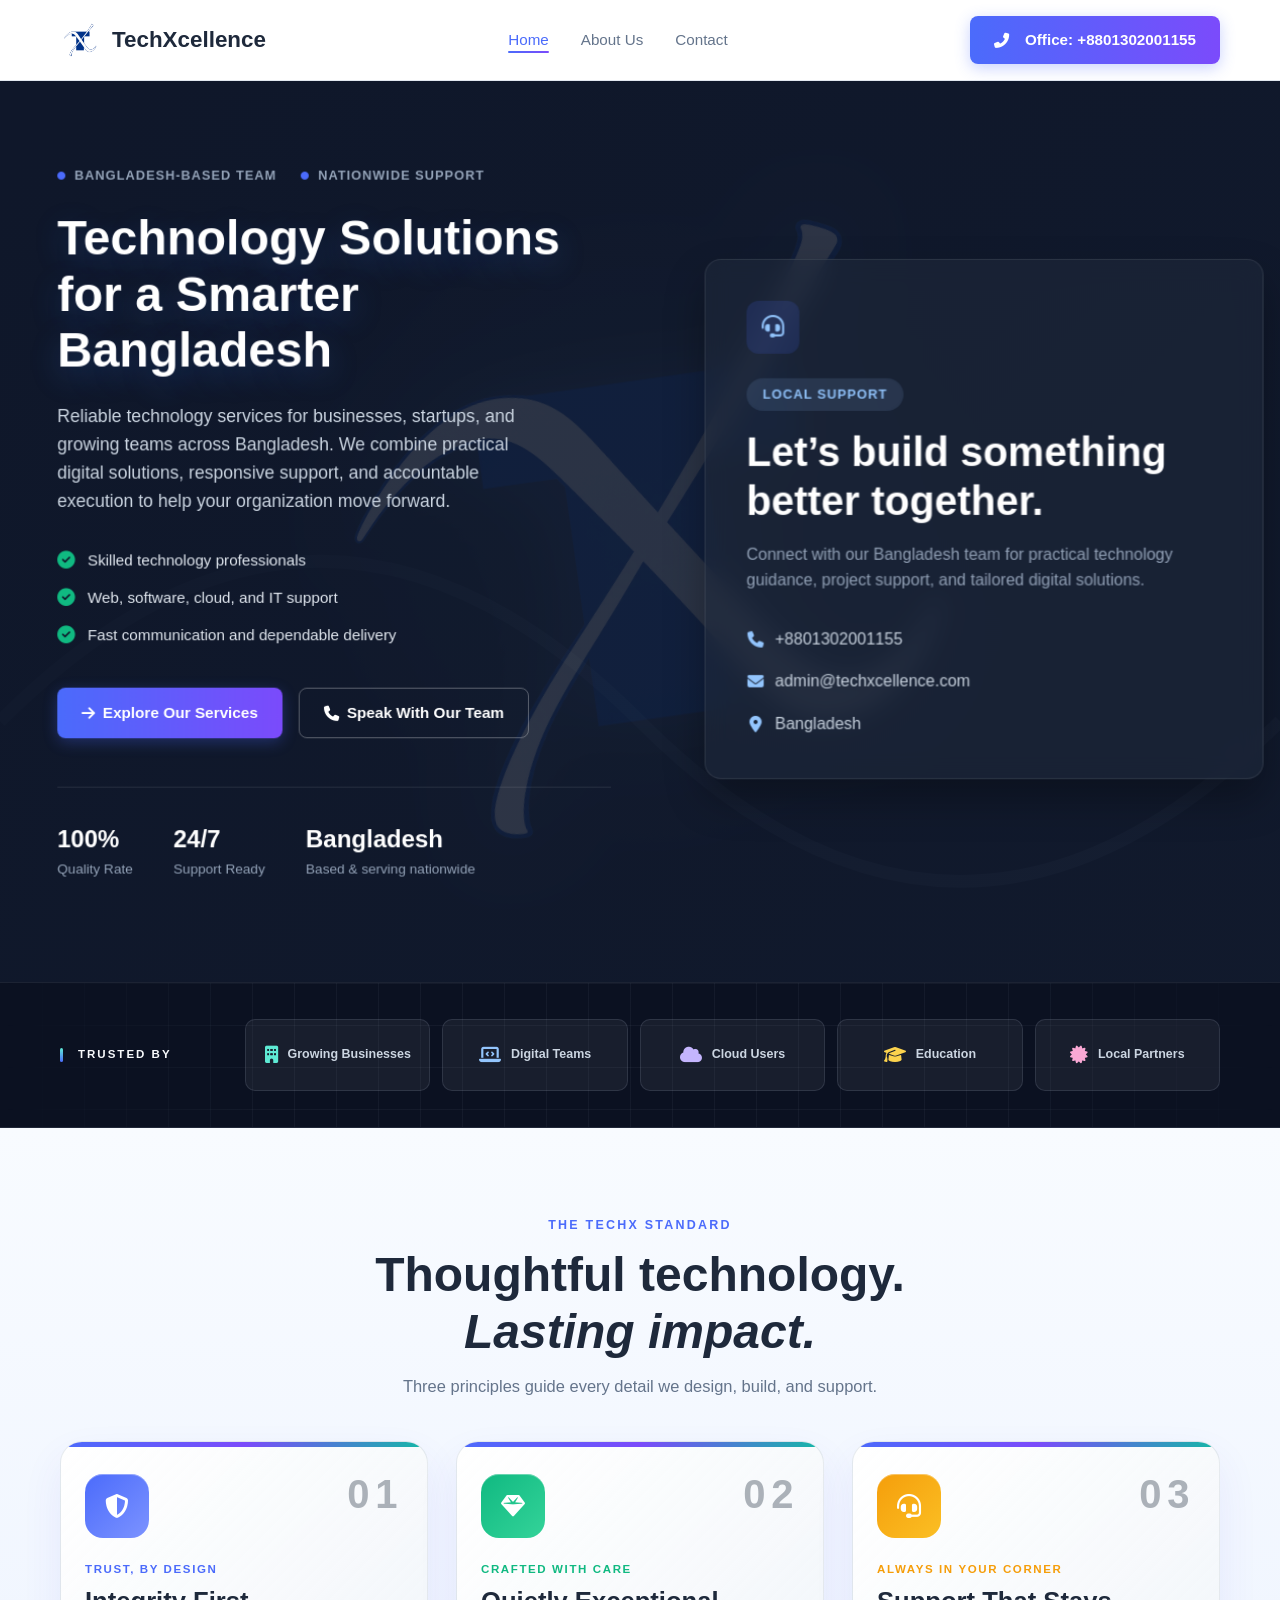
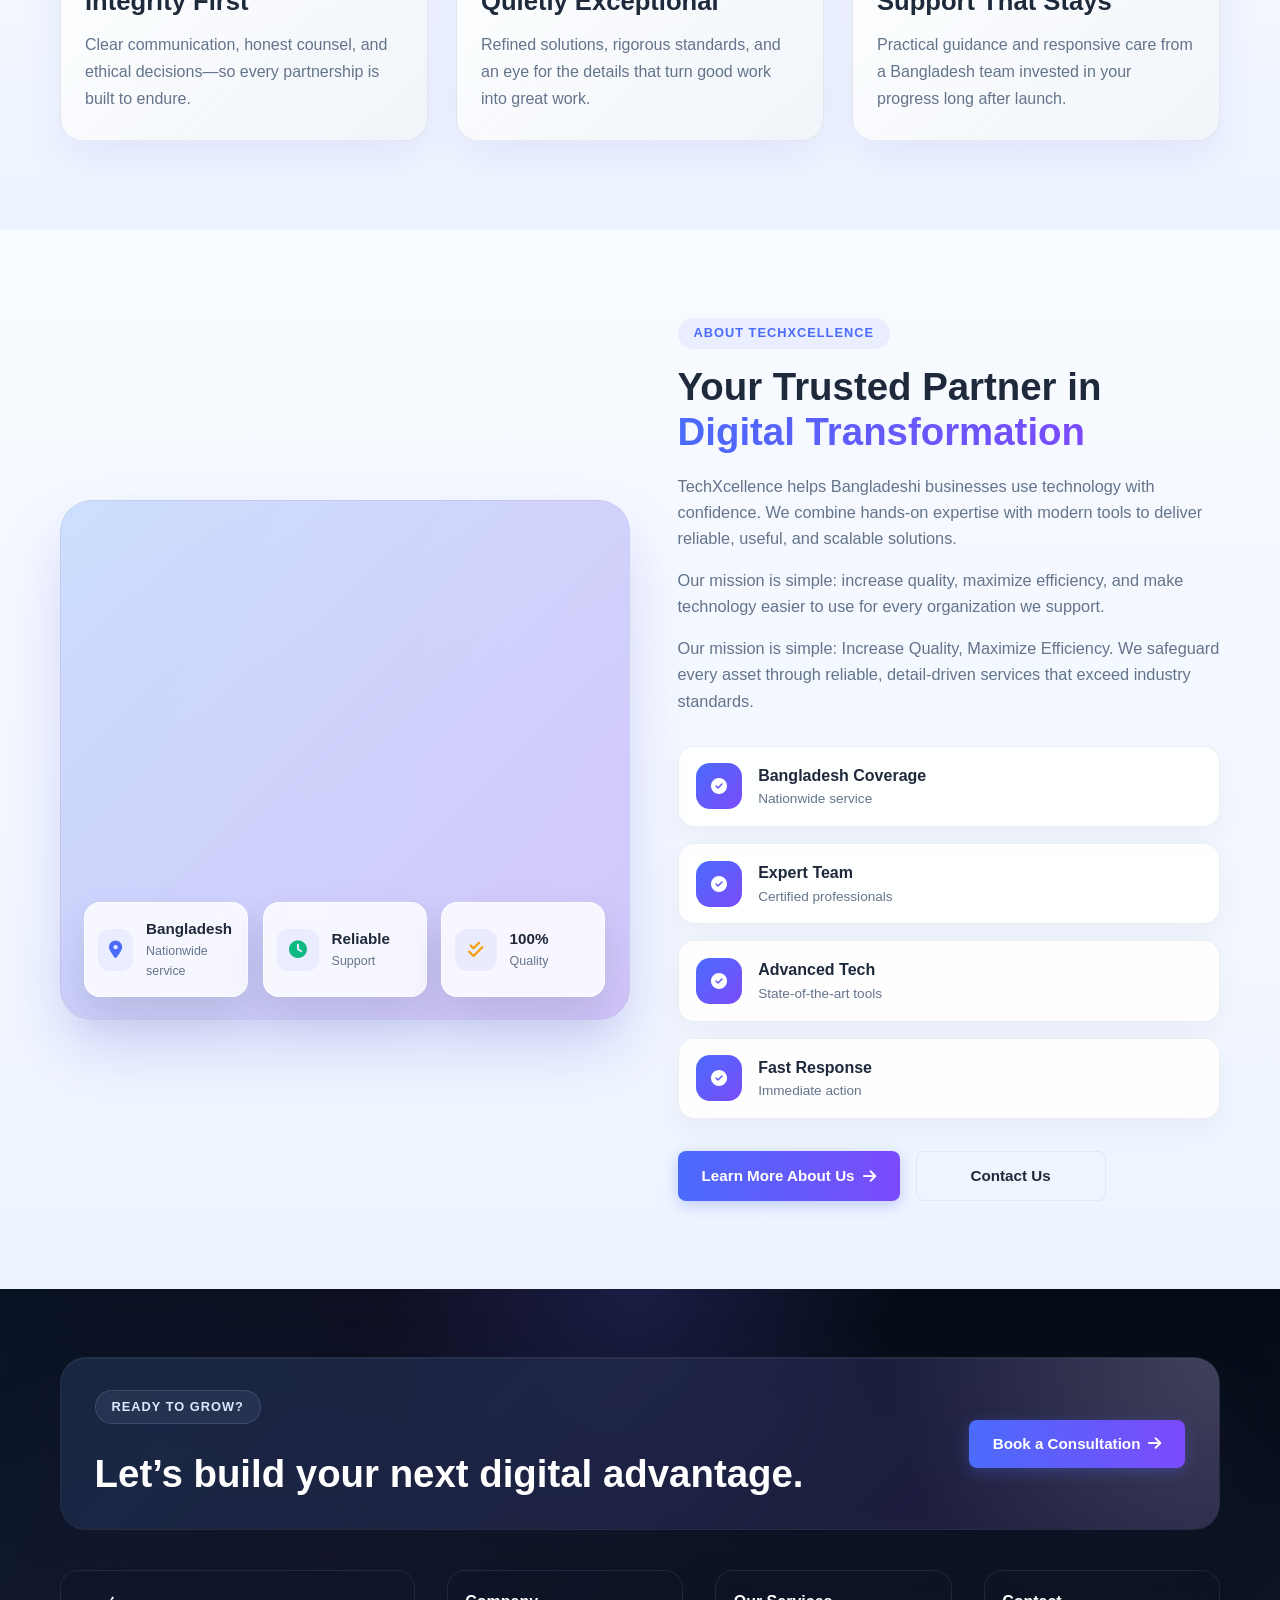
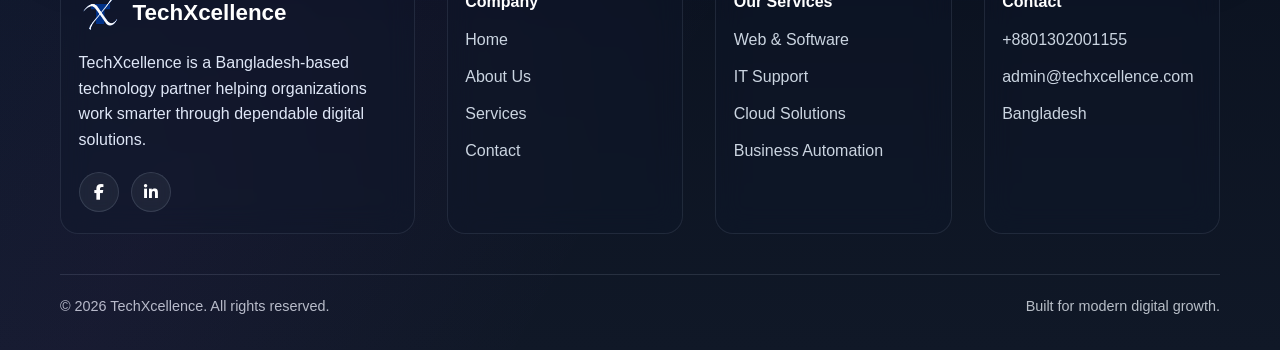
==== commit 18c463fb: "Added _Links_removedTwitter" ====
--- a/index.html
+++ b/index.html
@@ -3,7 +3,7 @@
 <head>
     <meta charset="UTF-8">
     <meta name="viewport" content="width=device-width, initial-scale=1.0">
-    <title>TechXcellence Bangladesh</title>
+    <title>TechXcellence ltd.</title>
     <link rel="icon" type="image/png" href="logo2.png">
     <link rel="stylesheet" href="style.css">
     <!-- Font Awesome for Icons -->
@@ -228,9 +228,8 @@
                     </div>
                     <p>TechXcellence is a Bangladesh-based technology partner helping organizations work smarter through dependable digital solutions.</p>
                     <div class="social-links">
-                        <a href="#"><i class="fab fa-facebook-f"></i></a>
-                        <a href="#"><i class="fab fa-linkedin-in"></i></a>
-                        <a href="#"><i class="fab fa-twitter"></i></a>
+                        <a href="https://www.facebook.com/profile.php?id=61594235931328" target="_blank" rel="noopener noreferrer" aria-label="TechXcellence on Facebook"><i class="fab fa-facebook-f"></i></a>
+                        <a href="https://www.linkedin.com/company/techxcellence-ltd/posts/" target="_blank" rel="noopener noreferrer" aria-label="TechXcellence on LinkedIn"><i class="fab fa-linkedin-in"></i></a>
                     </div>
                 </div>
                 <div class="footer-col">
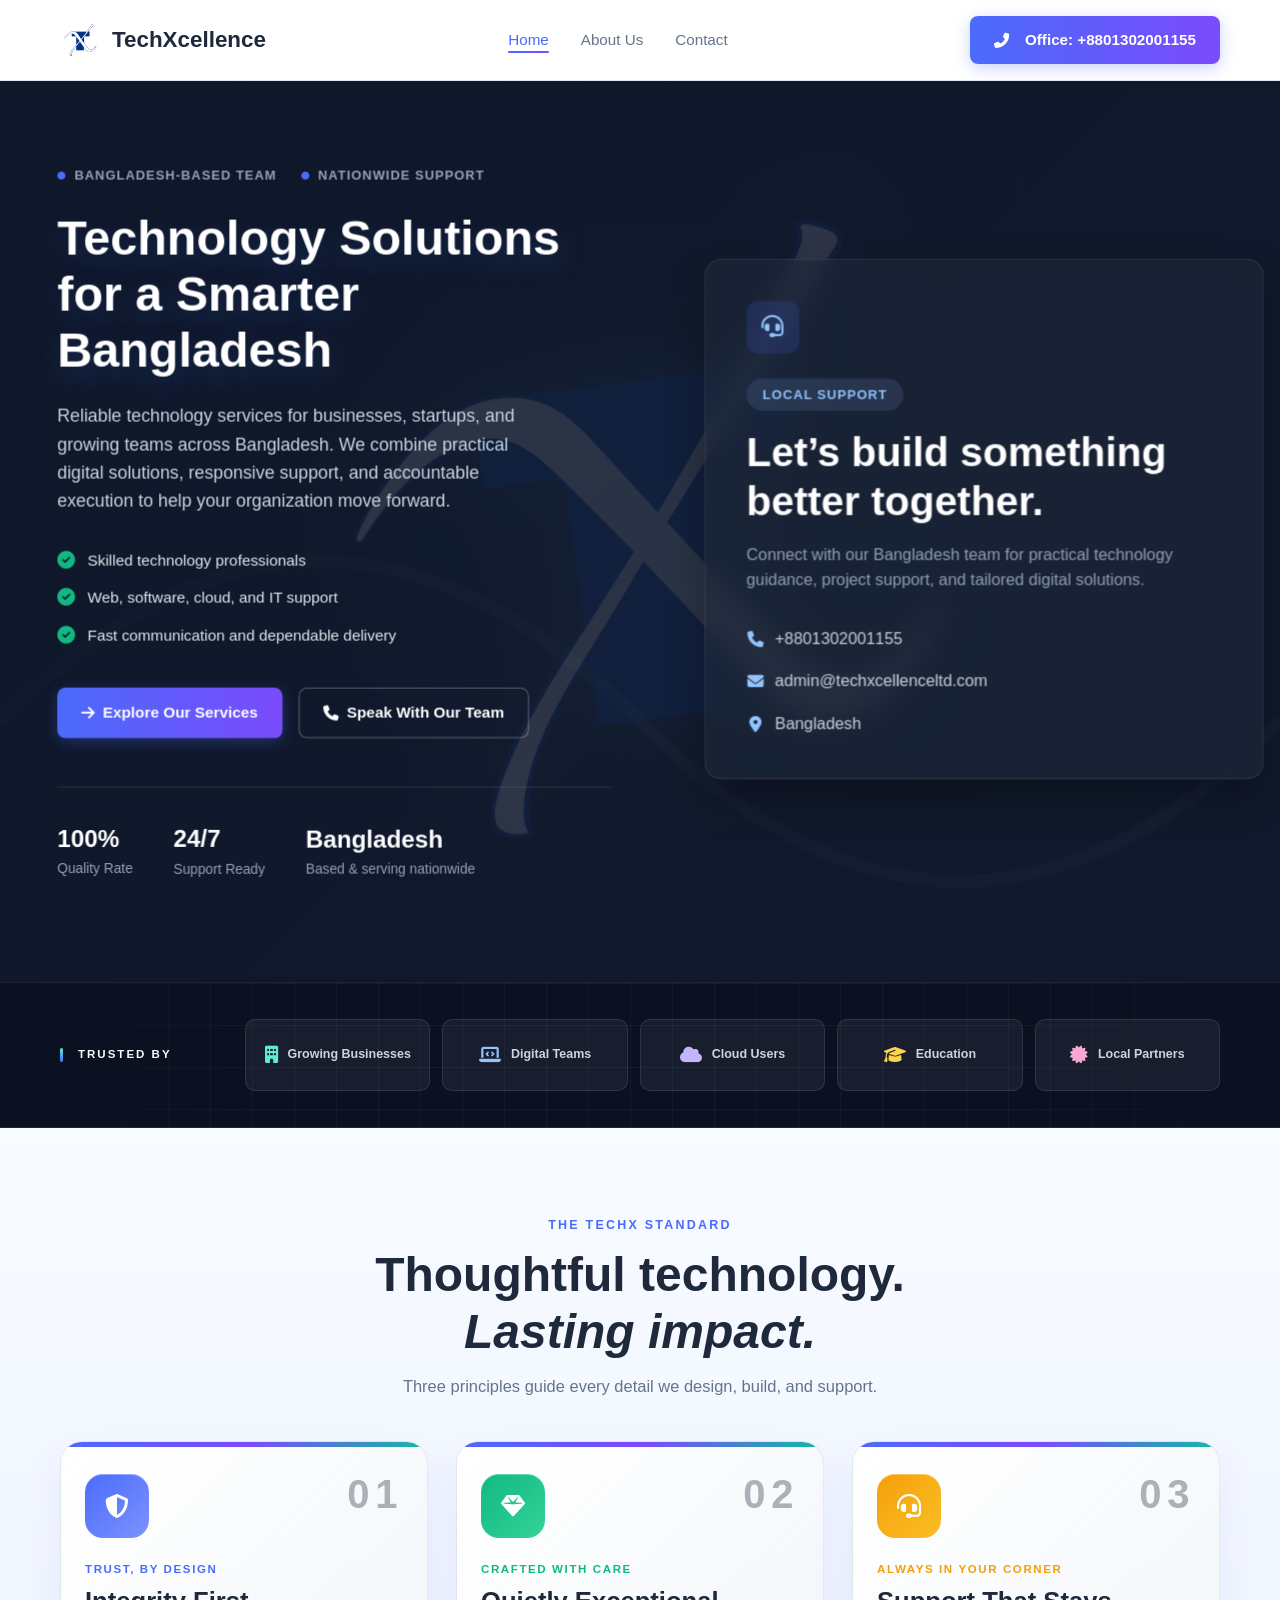
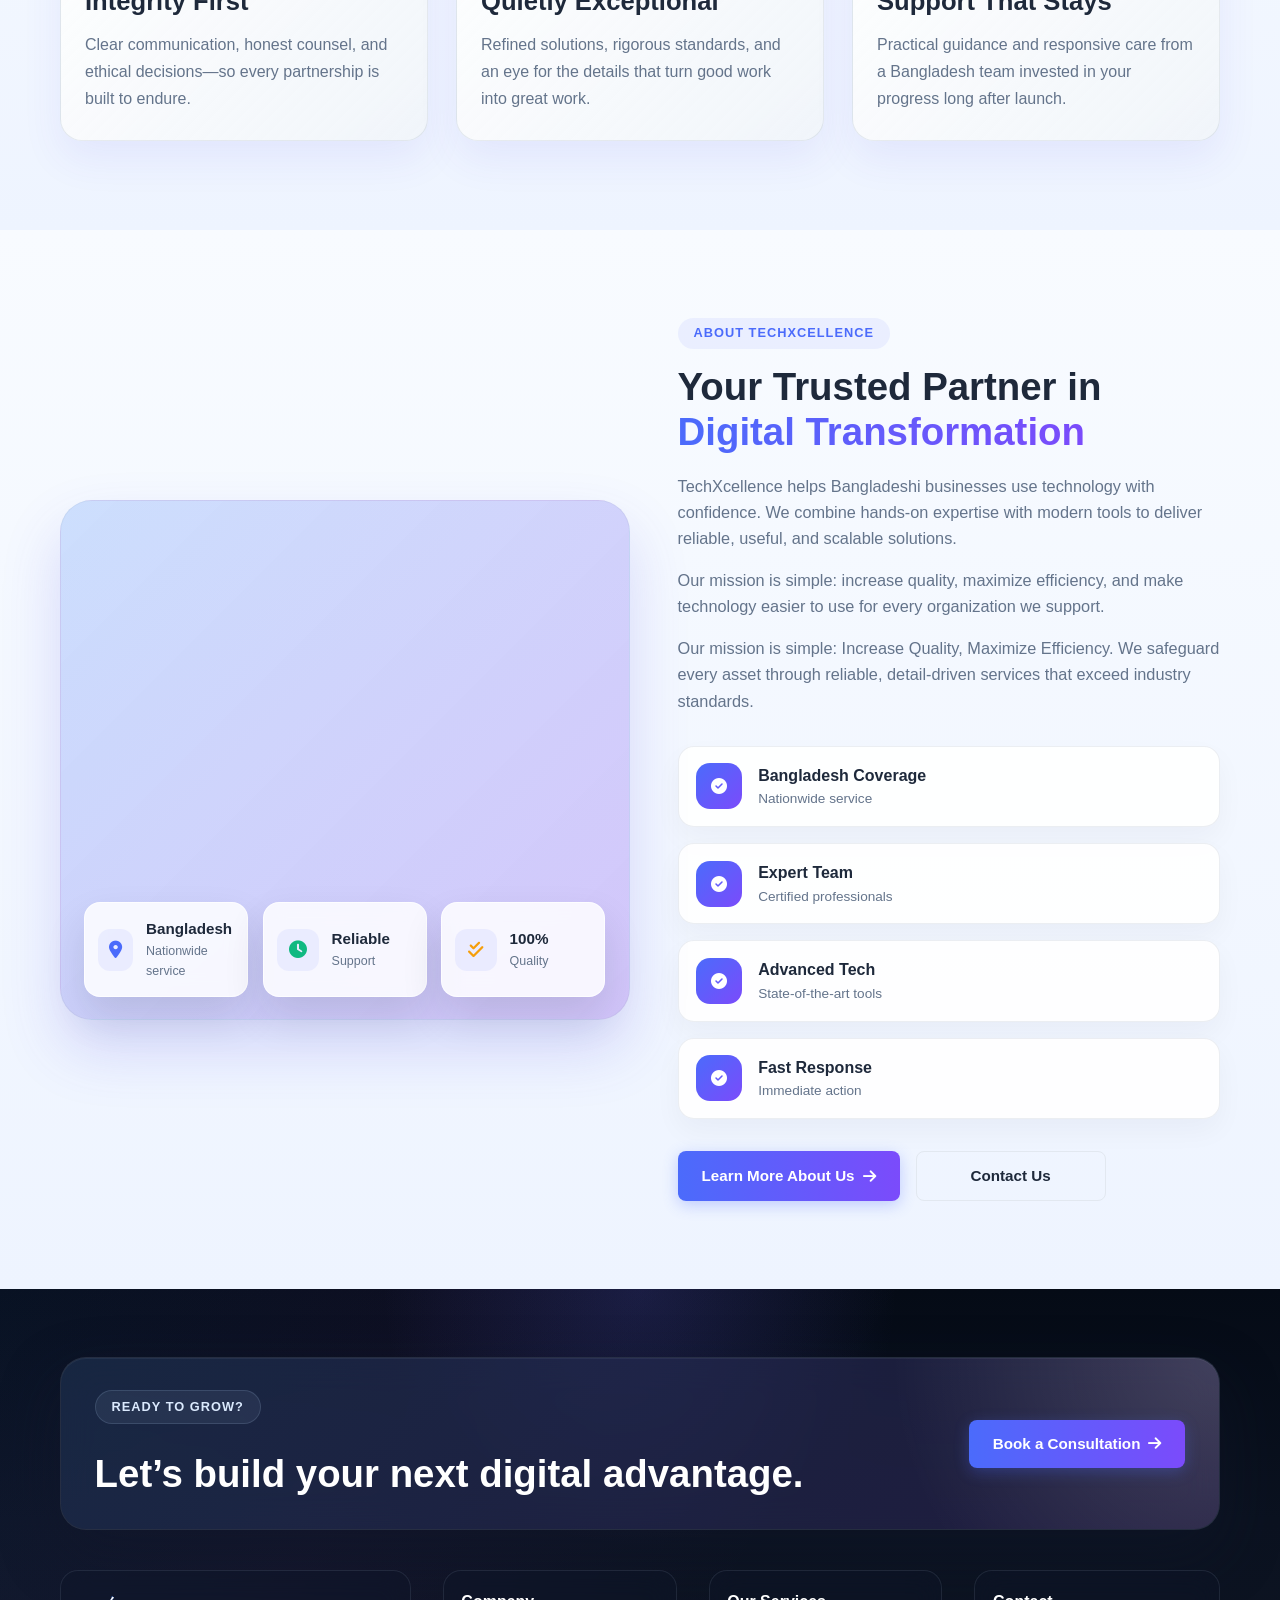
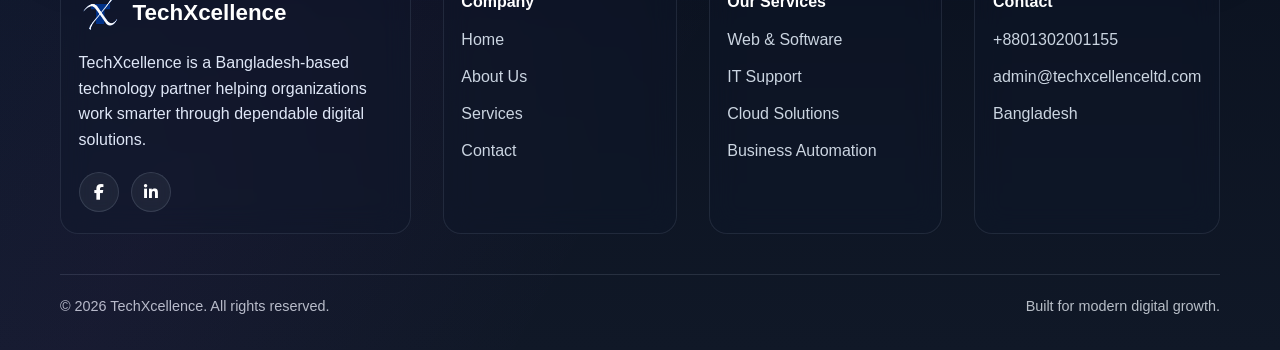
==== commit e90ca011: "E-mail_change" ====
--- a/index.html
+++ b/index.html
@@ -79,7 +79,7 @@
                 <p>Connect with our Bangladesh team for practical technology guidance, project support, and tailored digital solutions.</p>
                 <div class="contact-details">
                     <a href="tel:+8801302001155"><i class="fas fa-phone"></i> +8801302001155</a>
-                    <a href="mailto:admin@techxcellence.com"><i class="fas fa-envelope"></i> admin@techxcellence.com</a>
+                    <a href="mailto:admin@techxcellenceltd.com"><i class="fas fa-envelope"></i> admin@techxcellenceltd.com</a>
                     <span><i class="fas fa-location-dot"></i> Bangladesh</span>
                 </div>
             </div>
@@ -254,7 +254,7 @@
                     <h4>Contact</h4>
                     <ul>
                         <li><a href="tel:+8801302001155">+8801302001155</a></li>
-                        <li><a href="mailto:admin@techxcellence.com">admin@techxcellence.com</a></li>
+                        <li><a href="mailto:admin@techxcellenceltd.com">admin@techxcellenceltd.com</a></li>
                         <li><a href="#">Bangladesh</a></li>
                     </ul>
                 </div>
--- a/style.css
+++ b/style.css
@@ -795,11 +795,12 @@
 
 .leadership-grid {
     display: grid;
-    grid-template-columns: repeat(3, minmax(0, 1fr));
+    grid-template-columns: repeat(6, minmax(0, 1fr));
     gap: 1.75rem;
 }
 
 .leader-card {
+    grid-column: span 2;
     background: rgba(255, 255, 255, 0.96);
     border: 1px solid rgba(148, 163, 184, 0.18);
     border-radius: 24px;
@@ -815,7 +816,17 @@
 }
 
 .leader-featured {
-    grid-column: span 1;
+    grid-column: 2 / span 2;
+    grid-row: 1;
+}
+
+.leadership-grid > .leader-card:nth-child(2) {
+    grid-column: 4 / span 2;
+    grid-row: 1;
+}
+
+.leadership-grid > .leader-card:nth-child(n + 3) {
+    grid-row: 2;
 }
 
 .leader-photo {
@@ -1480,6 +1491,22 @@
     .leadership-grid {
         grid-template-columns: repeat(2, minmax(0, 1fr));
     }
+
+    .leader-card {
+        grid-column: span 1;
+    }
+
+    .leader-featured {
+        grid-column: 1;
+    }
+
+    .leadership-grid > .leader-card:nth-child(2) {
+        grid-column: 2;
+    }
+
+    .leadership-grid > .leader-card:nth-child(n + 3) {
+        grid-row: auto;
+    }
 }
 
 @media (max-width: 600px) {
@@ -1570,7 +1597,12 @@
     }
 
     .leader-card {
+        grid-column: 1;
         padding: 0;
+    }
+
+    .leadership-grid > .leader-card:nth-child(2) {
+        grid-row: auto;
     }
 
     .leader-photo {
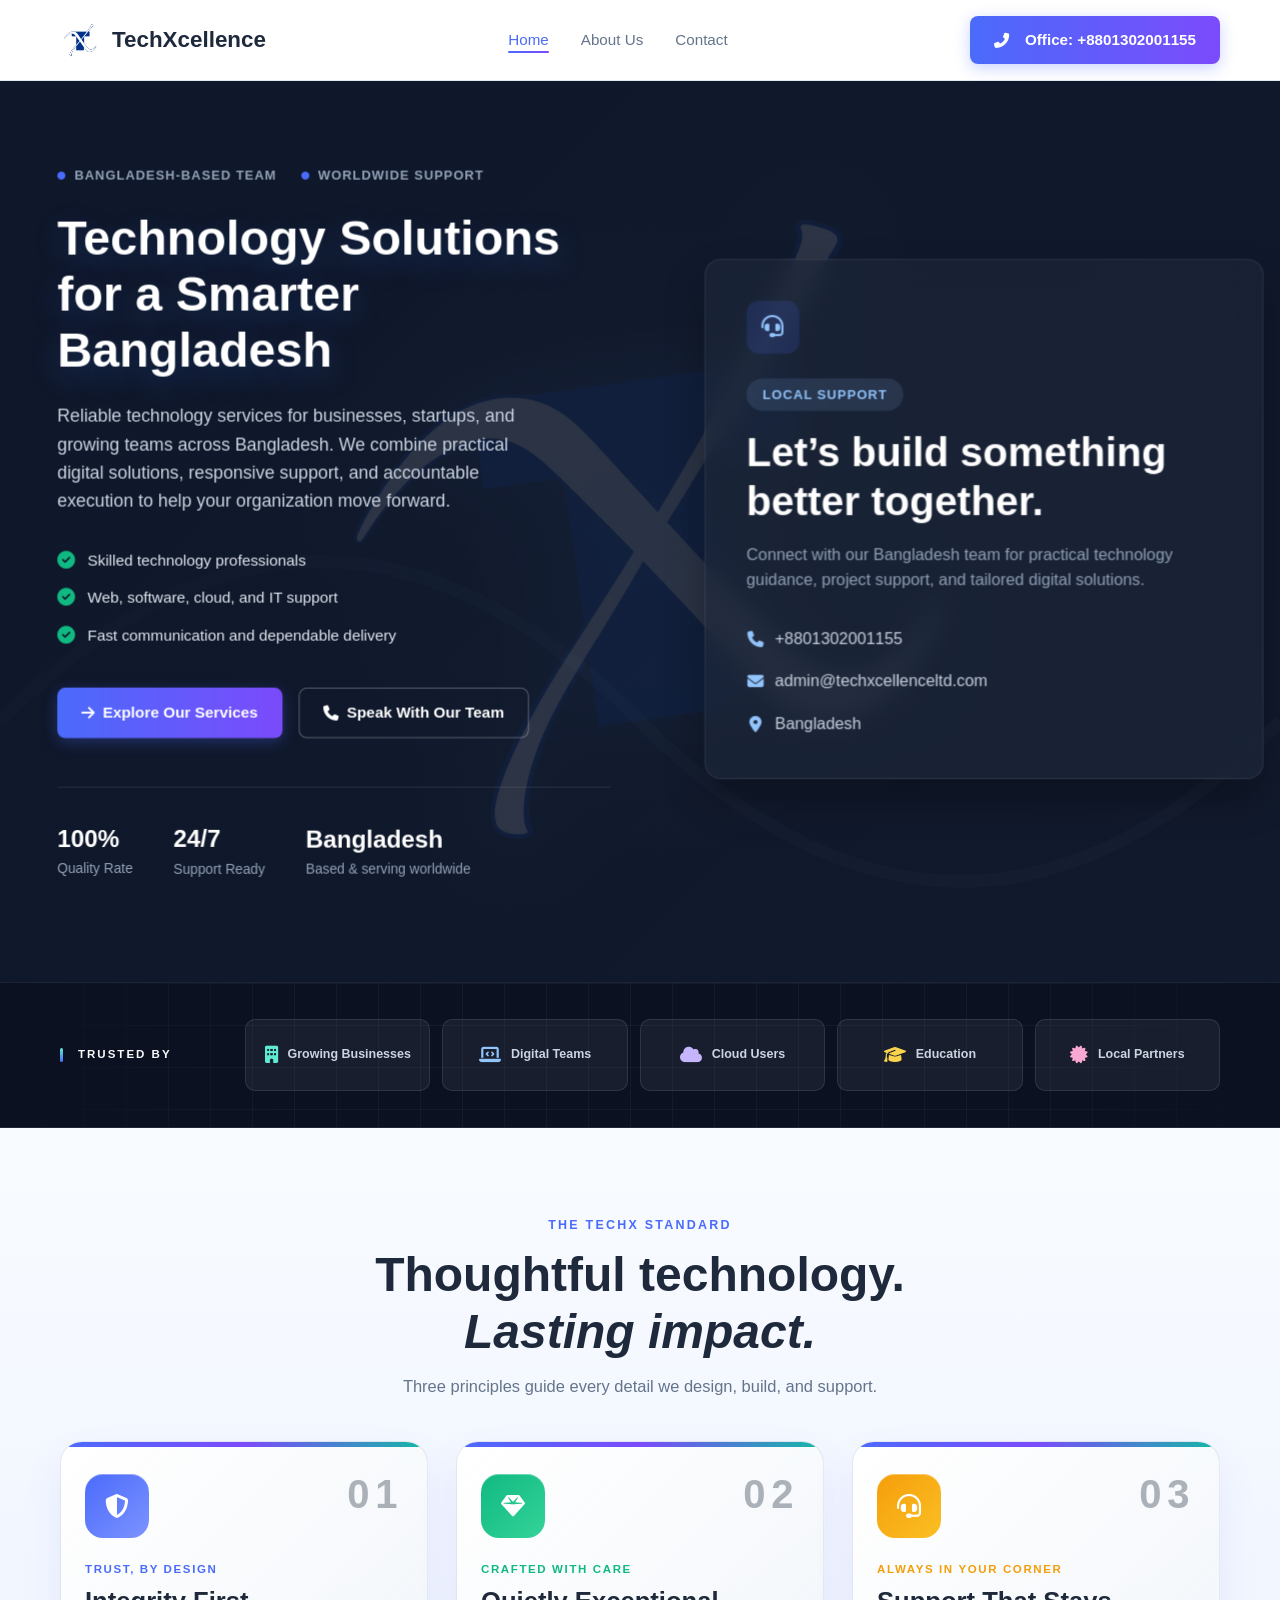
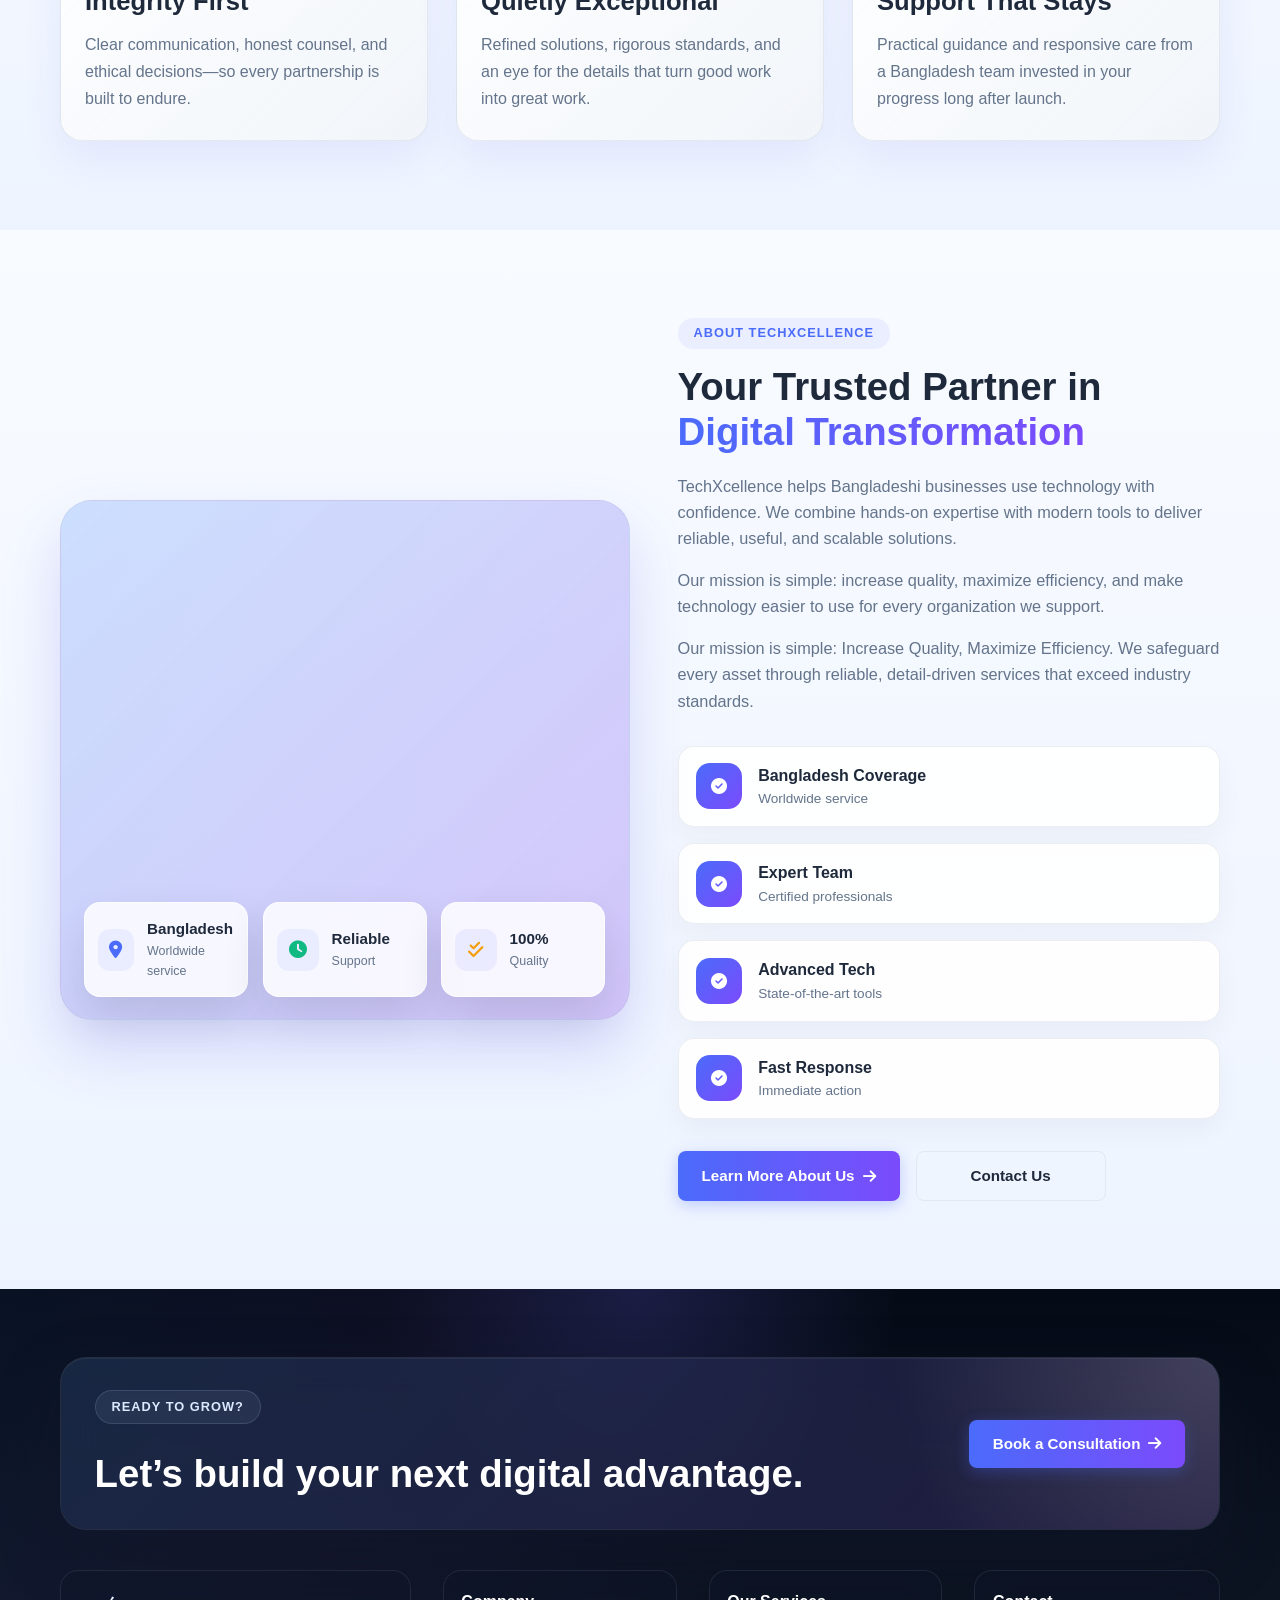
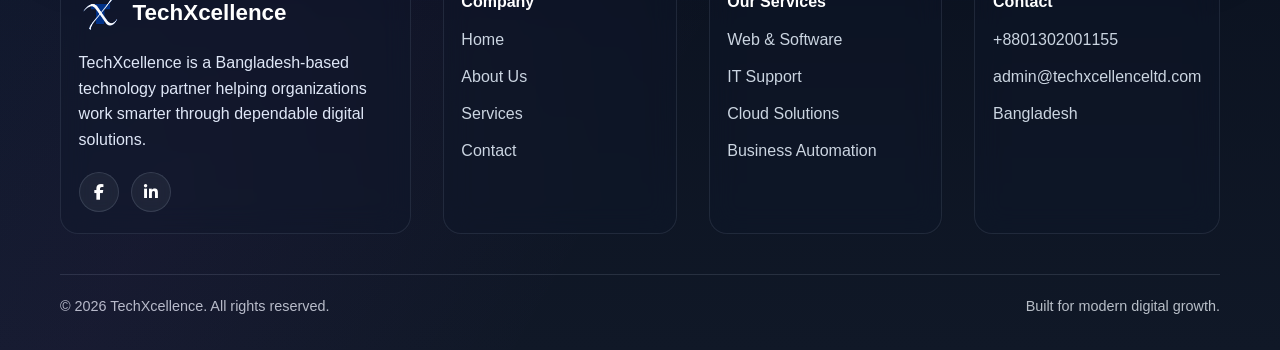
==== commit 17031422: "Polish site navigation and contact page Co-authored-by: Copilot <223556219+Copilot@users.noreply.git" ====
--- a/index.html
+++ b/index.html
@@ -14,10 +14,10 @@
     <!-- Header -->
     <header>
         <div class="container nav-wrapper">
-            <div class="logo-container">
-                <img src="logo2.png" alt="TechXcellence Logo">
+            <a href="index.html" class="logo-container">
+                <img src="logo2.png" alt="">
                 <span>TechXcellence</span>
-            </div>
+            </a>
             <button class="mobile-menu-toggle" aria-label="Toggle navigation" aria-expanded="false">
                 <span></span>
                 <span></span>
@@ -40,7 +40,7 @@
             <div class="hero-content">
                 <div class="hero-badges">
                     <span><i class="fas fa-circle" style="font-size: 0.5rem;"></i> Bangladesh-Based Team</span>
-                    <span><i class="fas fa-circle" style="font-size: 0.5rem;"></i> Nationwide Support</span>
+                    <span><i class="fas fa-circle" style="font-size: 0.5rem;"></i> Worldwide Support</span>
                 </div>
                 <h1>Technology Solutions for a Smarter Bangladesh</h1>
                 <p>Reliable technology services for businesses, startups, and growing teams across Bangladesh. We combine practical digital solutions, responsive support, and accountable execution to help your organization move forward.</p>
@@ -67,7 +67,7 @@
                     </div>
                     <div class="stat-item">
                         <strong>Bangladesh</strong>
-                        <span>Based & serving nationwide</span>
+                        <span>Based & serving worldwide</span>
                     </div>
                 </div>
             </div>
@@ -144,7 +144,7 @@
                         <i class="fas fa-map-marker-alt" style="color: var(--primary-blue);"></i>
                         <div>
                                     <strong>Bangladesh</strong>
-                                    <span>Nationwide service</span>
+                                    <span>Worldwide service</span>
                         </div>
                     </div>
                     <div class="about-badge">
@@ -175,7 +175,7 @@
                         <i class="fas fa-check-circle"></i>
                         <div>
                                 <strong>Bangladesh Coverage</strong>
-                                <span>Nationwide service</span>
+                                <span>Worldwide service</span>
                         </div>
                     </li>
                     <li>
--- a/style.css
+++ b/style.css
@@ -1274,6 +1274,15 @@
     border: 1px solid rgba(191, 219, 254, 0.14);
 }
 
+.contact-footer-cta > div {
+    width: 100%;
+    text-align: center;
+}
+
+.contact-footer-cta .section-tag {
+    margin: 1.5rem 0 0;
+}
+
 .footer-grid {
     display: grid;
     grid-template-columns: 1.5fr 1fr 1fr 1fr;
@@ -1635,20 +1644,6 @@
                 linear-gradient(135deg, #081121 0%, #111d38 52%, #1c1740 100%);
 }
 
-.contact-page-hero::before {
-    content: "";
-    position: absolute;
-    width: min(44vw, 560px);
-    aspect-ratio: 1;
-    top: 50%;
-    right: -10%;
-    transform: translateY(-50%);
-    background: url('logo2.png') center / contain no-repeat;
-    opacity: 0.07;
-    filter: grayscale(1) brightness(2) drop-shadow(0 0 35px rgba(96, 165, 250, 0.35));
-    pointer-events: none;
-}
-
 .contact-page-hero-grid {
     position: relative;
     z-index: 1;
@@ -1721,6 +1716,9 @@
 }
 
 .contact-form-card {
+    position: relative;
+    isolation: isolate;
+    overflow: hidden;
     padding: clamp(1.4rem, 4vw, 2.5rem);
     border: 1px solid rgba(191, 219, 254, 0.2);
     border-radius: 26px;
@@ -1728,6 +1726,25 @@
     box-shadow: 0 28px 80px rgba(0, 0, 0, 0.3), inset 0 1px 0 rgba(255, 255, 255, 0.08);
     backdrop-filter: blur(18px);
     -webkit-backdrop-filter: blur(18px);
+}
+
+.contact-form-logo {
+    position: absolute;
+    z-index: 0;
+    top: 50%;
+    left: 50%;
+    width: min(70%, 320px);
+    aspect-ratio: 1;
+    background: url('logo2.png') center / contain no-repeat;
+    opacity: 0.07;
+    filter: grayscale(1) brightness(1.8) drop-shadow(0 0 24px rgba(96, 165, 250, 0.3));
+    mix-blend-mode: screen;
+    pointer-events: none;
+}
+
+.contact-form-card > :not(.contact-form-logo) {
+    position: relative;
+    z-index: 1;
 }
 
 .contact-form-heading h2 {
@@ -1824,10 +1841,6 @@
         max-width: 680px;
     }
 
-    .contact-page-hero::before {
-        right: -18%;
-        top: 24%;
-    }
 }
 
 @media (max-width: 600px) {
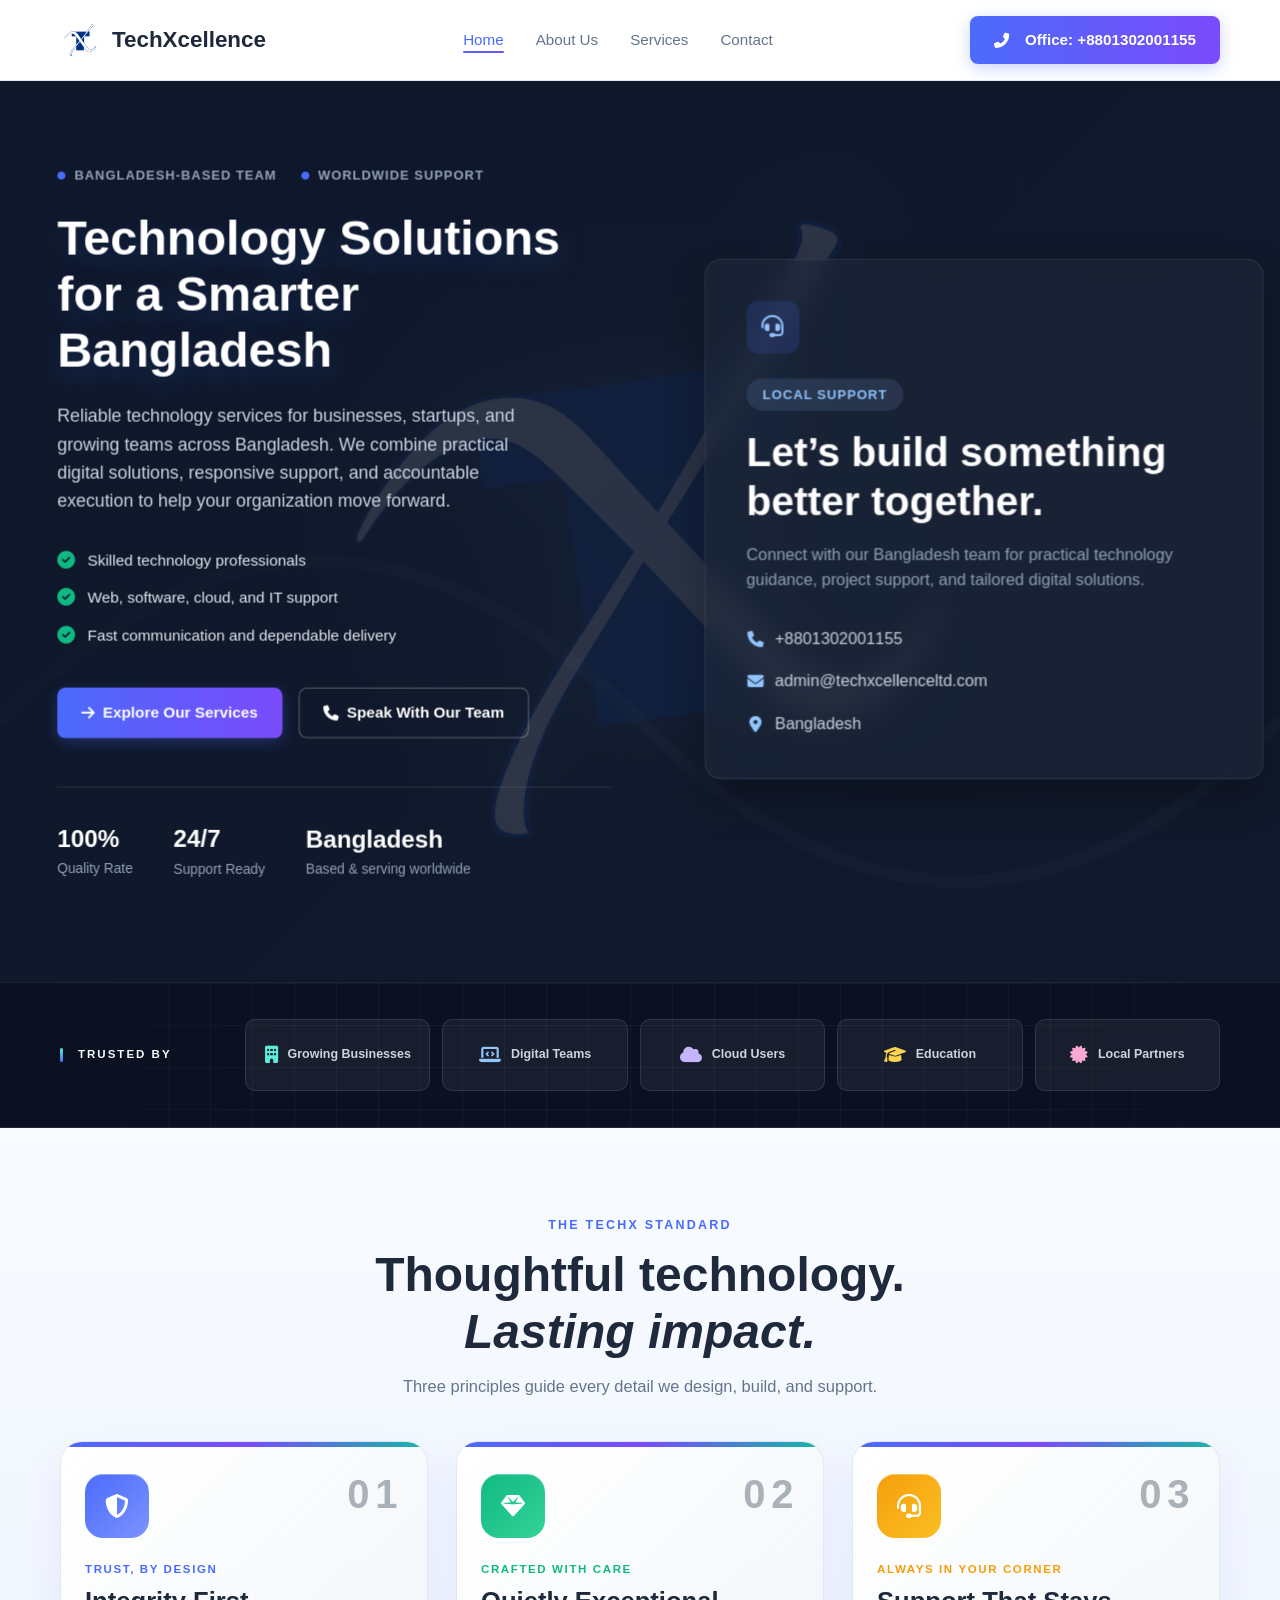
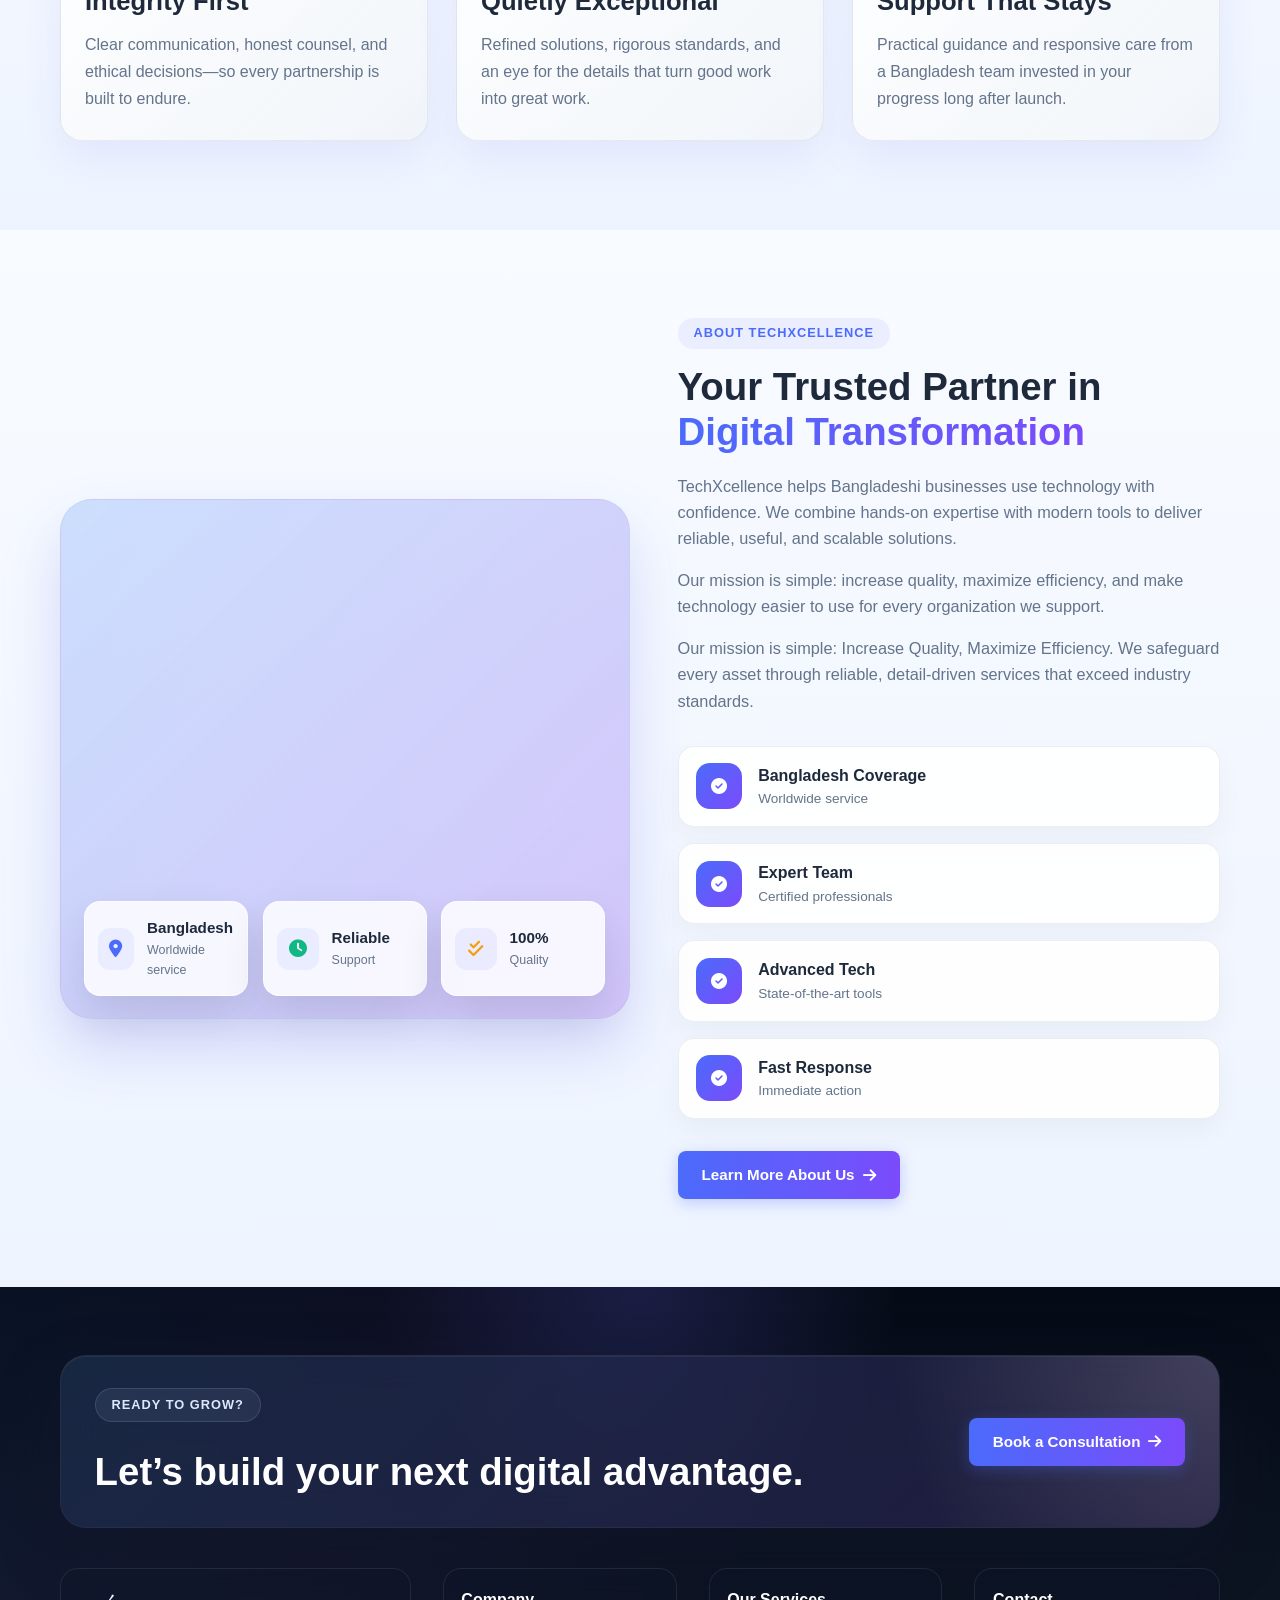
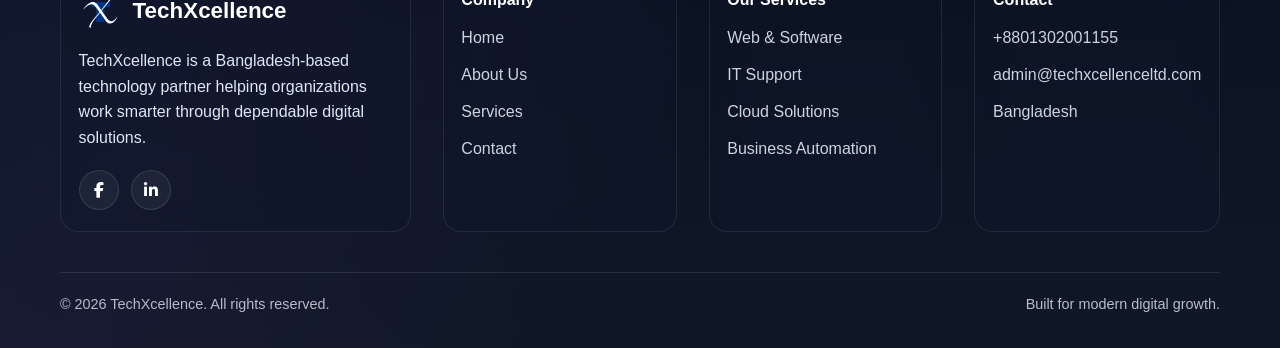
==== commit 66e037b4: "Add property preservation services page Co-authored-by: Copilot <223556219+Copilot@users.noreply.git" ====
--- a/index.html
+++ b/index.html
@@ -27,6 +27,7 @@
                 <ul>
                     <li><a href="#" class="active">Home</a></li>
                     <li><a href="about.html">About Us</a></li>
+                    <li><a href="services.html">Services</a></li>
                     <li><a href="contact.html">Contact</a></li>
                 </ul>
             </nav>
@@ -52,7 +53,7 @@
                 </ul>
 
                 <div class="hero-buttons">
-                    <a href="#contact" class="btn btn-primary"><i class="fas fa-arrow-right"></i> Explore Our Services</a>
+                    <a href="services.html" class="btn btn-primary"><i class="fas fa-arrow-right"></i> Explore Our Services</a>
                     <a href="#contact" class="btn btn-outline-light"><i class="fas fa-phone"></i> Speak With Our Team</a>
                 </div>
 
@@ -203,7 +204,6 @@
 
                 <div class="about-buttons">
                     <a href="about.html" class="btn btn-primary">Learn More About Us <i class="fas fa-arrow-right"></i></a>
-                    <a href="#contact" class="btn btn-outline-dark">Contact Us</a>
                 </div>
             </div>
         </div>
@@ -217,7 +217,7 @@
                     <span class="section-tag">Ready to grow?</span>
                     <h3>Let’s build your next digital advantage.</h3>
                 </div>
-                <a href="#contact" class="btn btn-primary">Book a Consultation <i class="fas fa-arrow-right"></i></a>
+                <a href="contact.html#contact-form" class="btn btn-primary">Book a Consultation <i class="fas fa-arrow-right"></i></a>
             </div>
 
             <div class="footer-grid">
@@ -237,7 +237,7 @@
                     <ul>
                         <li><a href="#">Home</a></li>
                         <li><a href="about.html">About Us</a></li>
-                        <li><a href="#">Services</a></li>
+                        <li><a href="services.html">Services</a></li>
                         <li><a href="contact.html">Contact</a></li>
                     </ul>
                 </div>
--- a/style.css
+++ b/style.css
@@ -756,6 +756,47 @@
     animation: glowPulse 5s ease-in-out infinite;
 }
 
+.services-coverage-card {
+    display: flex;
+    min-height: 400px;
+    flex-direction: column;
+    align-items: center;
+    justify-content: center;
+    gap: 1.25rem;
+    padding: 2rem;
+    border: 1px solid rgba(255, 255, 255, 0.14);
+    border-radius: 30px;
+    background: linear-gradient(145deg, rgba(96, 165, 250, 0.16), rgba(15, 23, 42, 0.52));
+    box-shadow: 0 28px 60px rgba(15, 23, 42, 0.32);
+    text-align: center;
+}
+
+.services-coverage-card i {
+    color: #bfdbfe;
+    font-size: 4rem;
+    filter: drop-shadow(0 0 24px rgba(96, 165, 250, 0.45));
+}
+
+.services-coverage-card span {
+    color: #dbeafe;
+    font-size: 0.8rem;
+    font-weight: 700;
+    letter-spacing: 0.14em;
+    text-transform: uppercase;
+}
+
+.services-coverage-card h2 {
+    color: white;
+    font-size: clamp(1.8rem, 3vw, 2.5rem);
+    margin: 0;
+}
+
+.services-coverage-card p {
+    max-width: 340px;
+    color: rgba(226, 232, 240, 0.9);
+    margin: 0;
+}
+
 .about-page-image:hover {
     transform: scale(1.02) translateY(-6px);
     box-shadow: 0 38px 72px rgba(59, 130, 246, 0.22);
@@ -1593,6 +1634,10 @@
         padding: 4rem 0;
     }
 
+    .services-coverage-card {
+        min-height: 300px;
+    }
+
     .about-page-hero h1 {
         font-size: 2.2rem;
     }
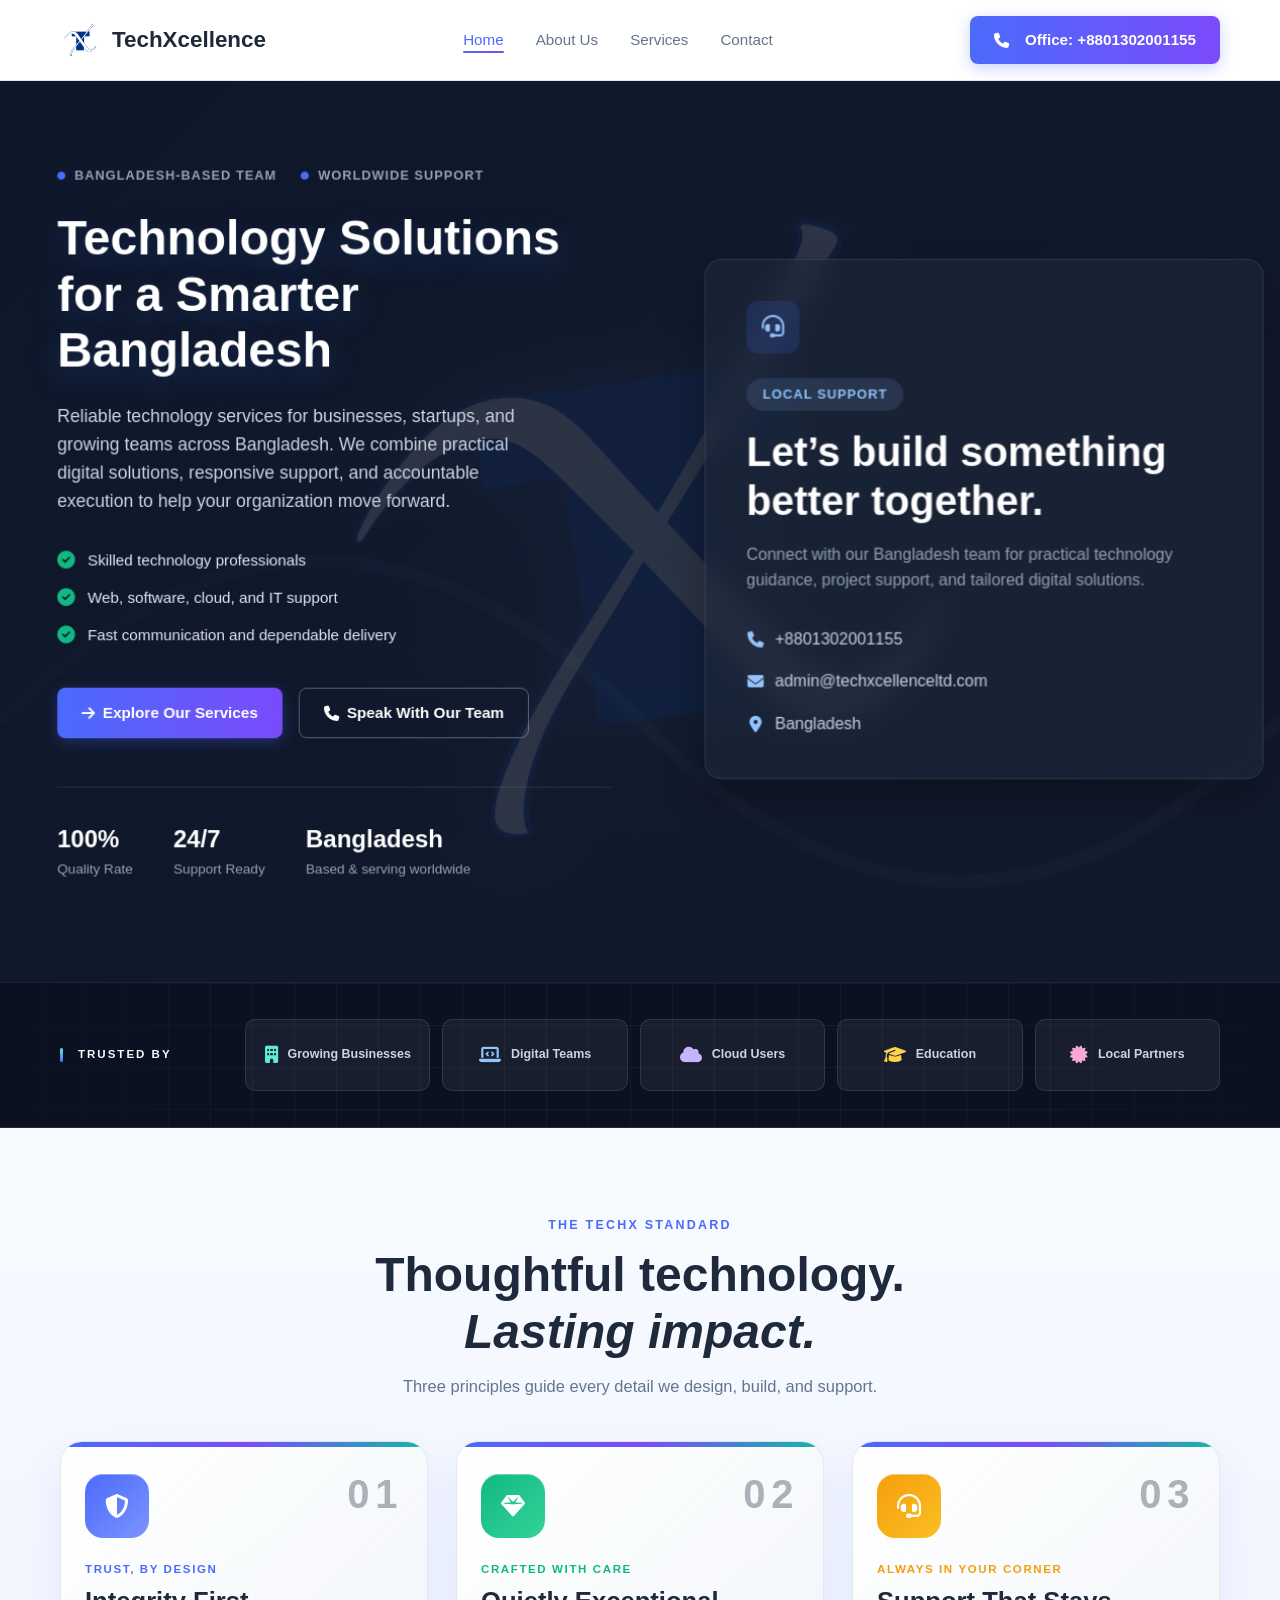
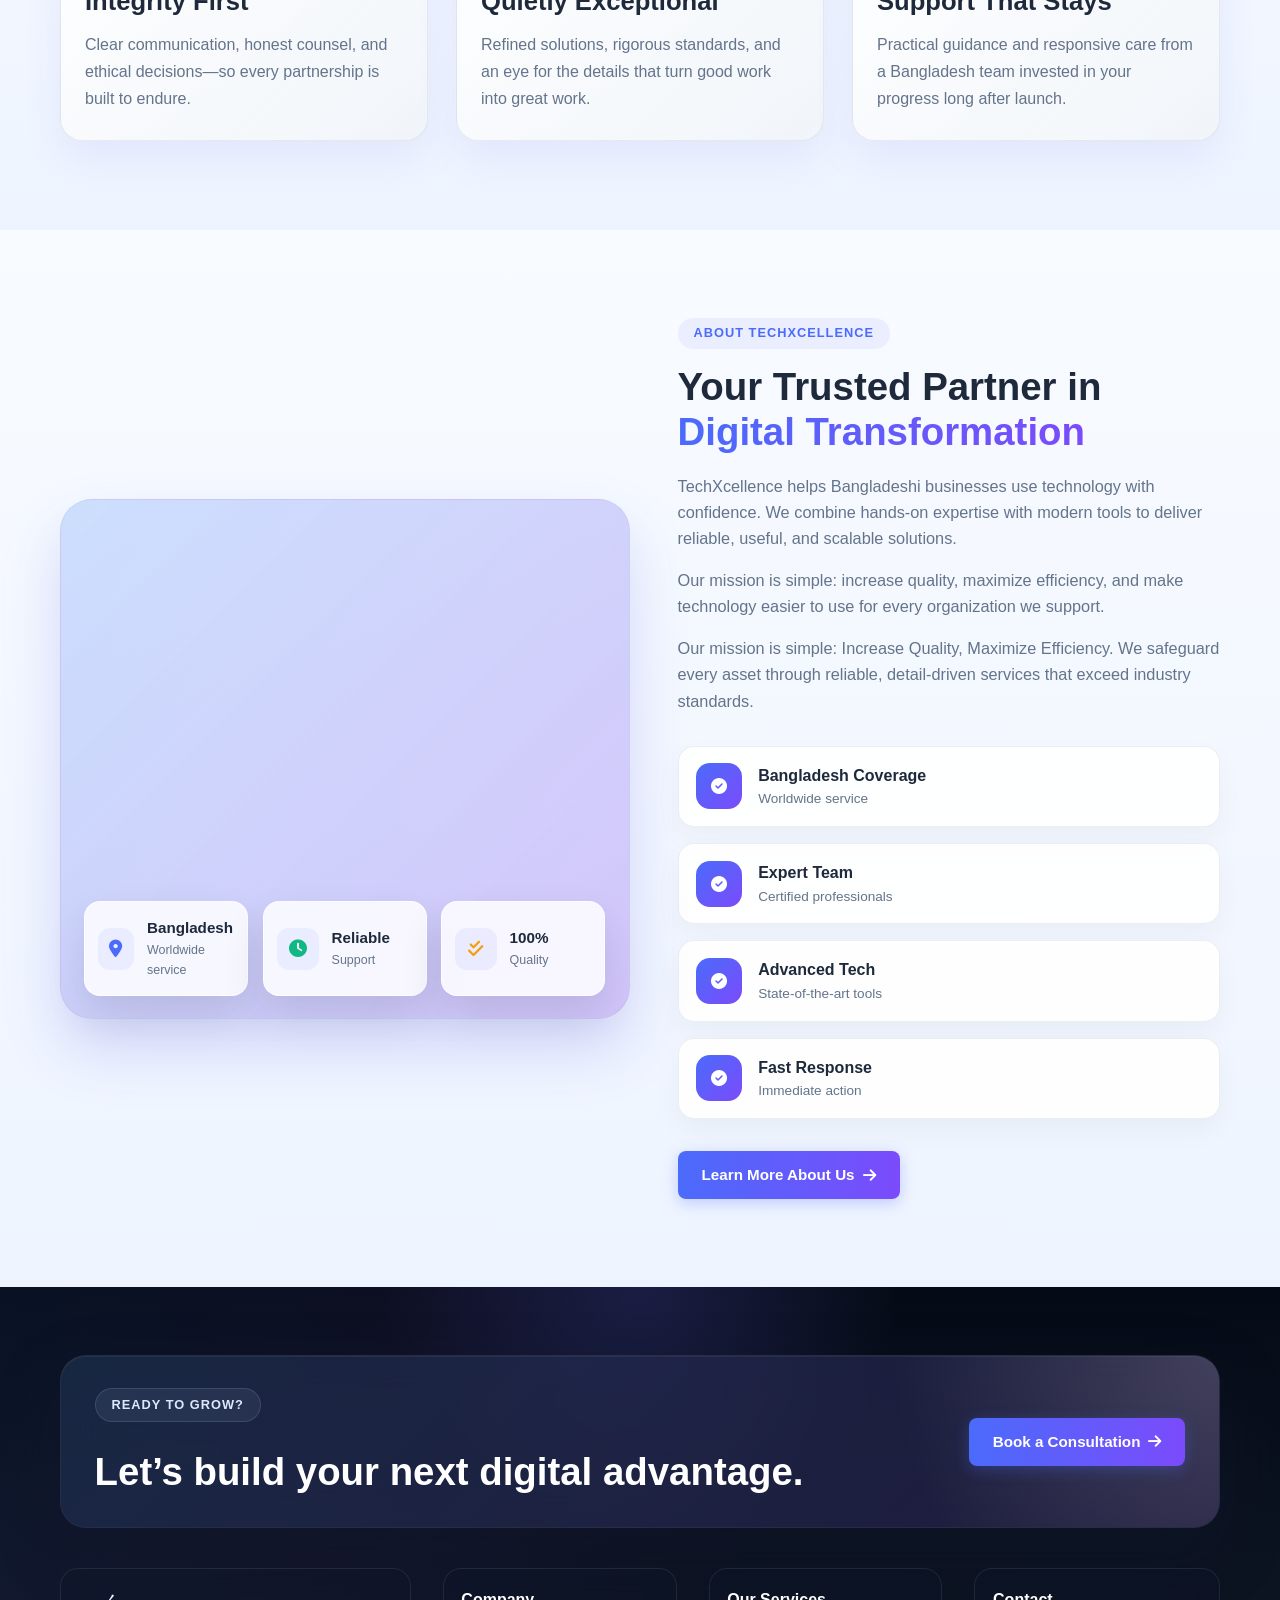
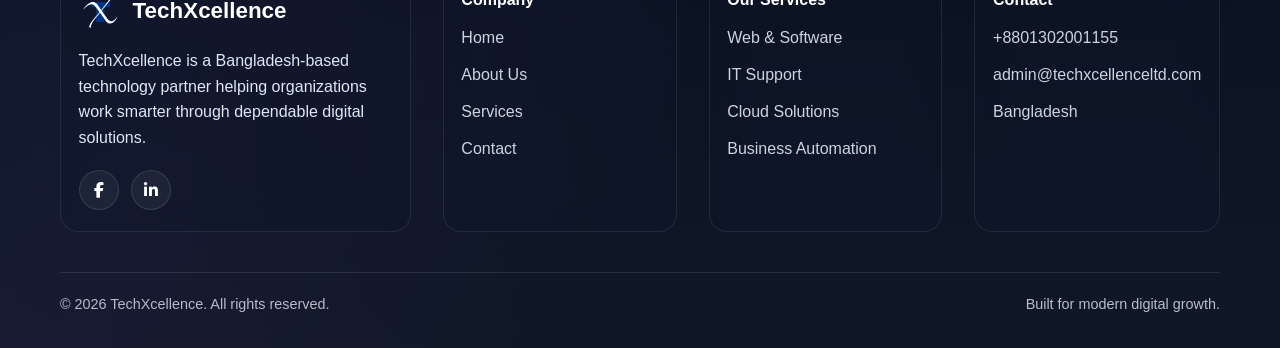
==== commit b685d296: "Align navigation phone icon and contact links Co-authored-by: Copilot <223556219+Copilot@users.norep" ====
--- a/index.html
+++ b/index.html
@@ -31,7 +31,7 @@
                     <li><a href="contact.html">Contact</a></li>
                 </ul>
             </nav>
-            <a href="#contact" class="btn btn-primary"><i class="fas fa-phone-alt" style="margin-right: 8px;"></i> Office: +8801302001155</a>
+            <a href="#contact" class="btn btn-primary"><i class="fas fa-phone" style="margin-right: 8px;"></i> Office: +8801302001155</a>
         </div>
     </header>
 
@@ -54,7 +54,7 @@
 
                 <div class="hero-buttons">
                     <a href="services.html" class="btn btn-primary"><i class="fas fa-arrow-right"></i> Explore Our Services</a>
-                    <a href="#contact" class="btn btn-outline-light"><i class="fas fa-phone"></i> Speak With Our Team</a>
+                    <a href="contact.html#contact-form" class="btn btn-outline-light"><i class="fas fa-phone"></i> Speak With Our Team</a>
                 </div>
 
                 <div class="hero-stats">
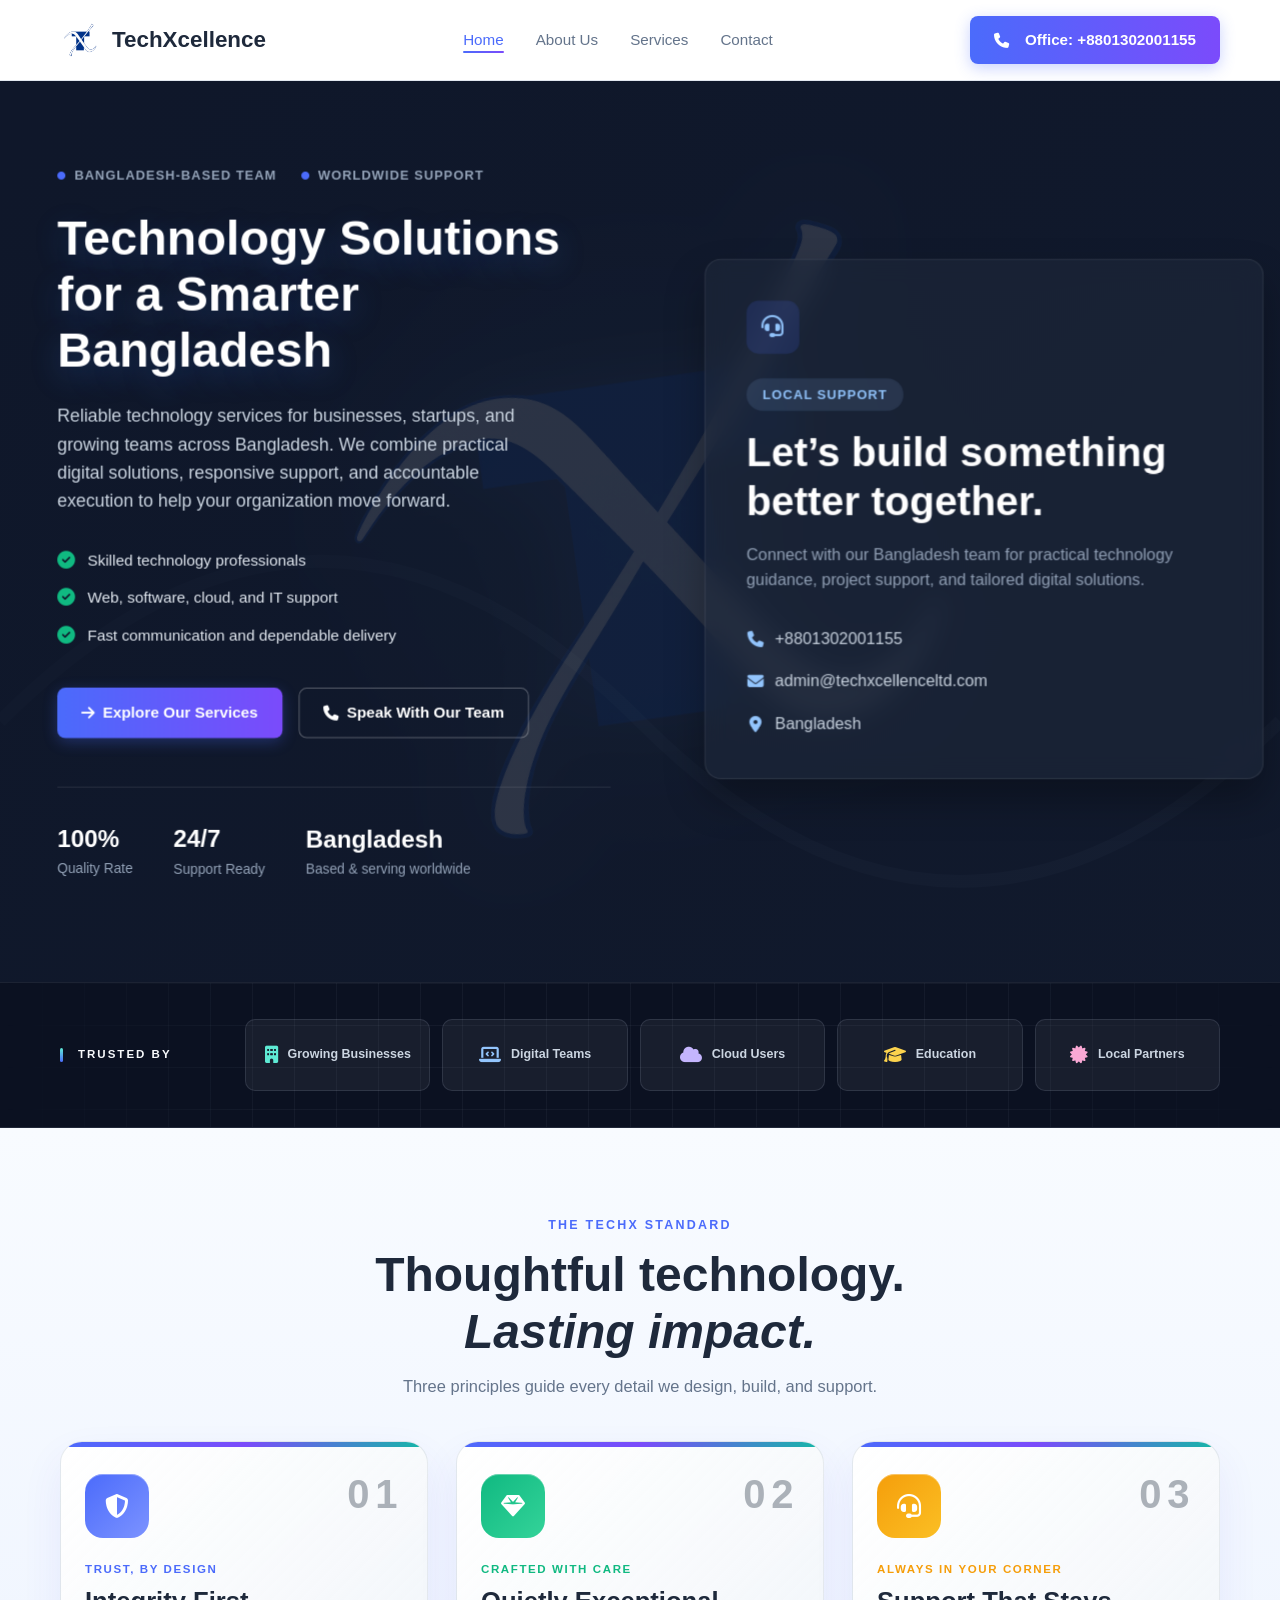
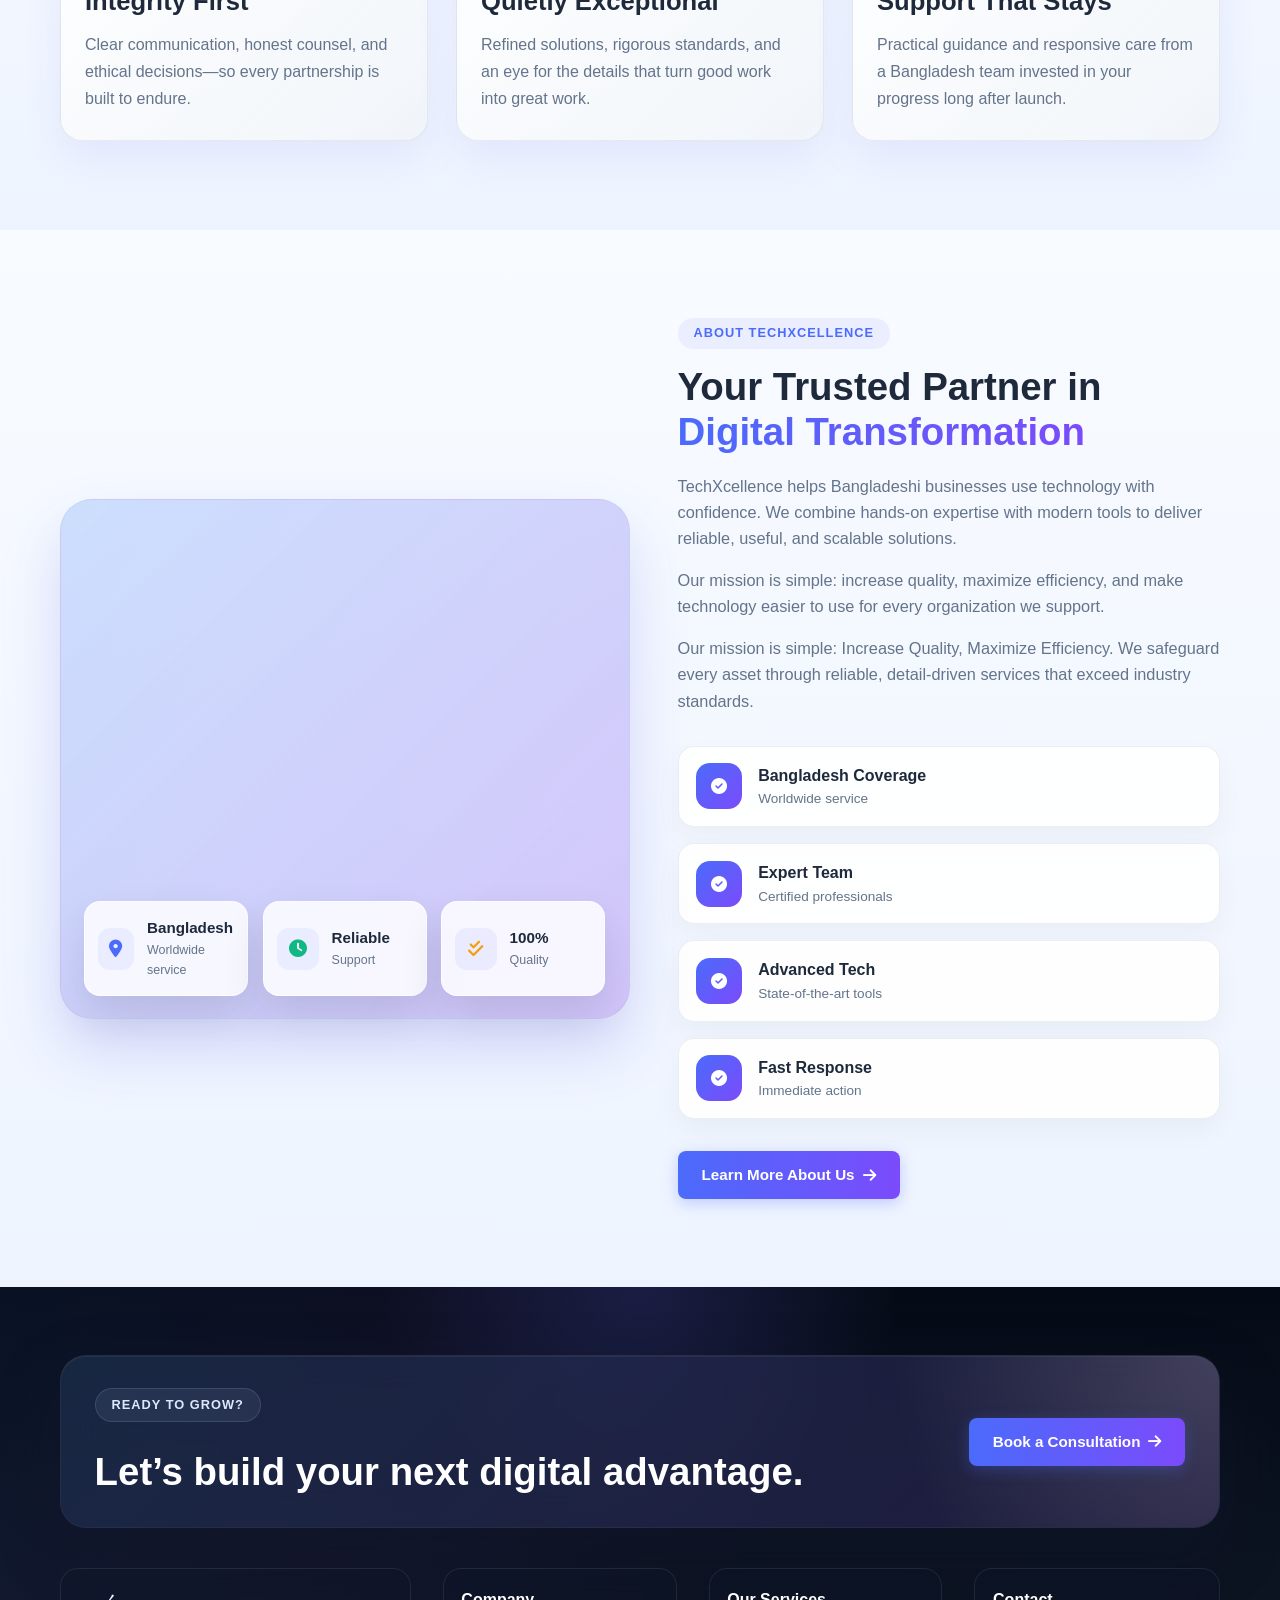
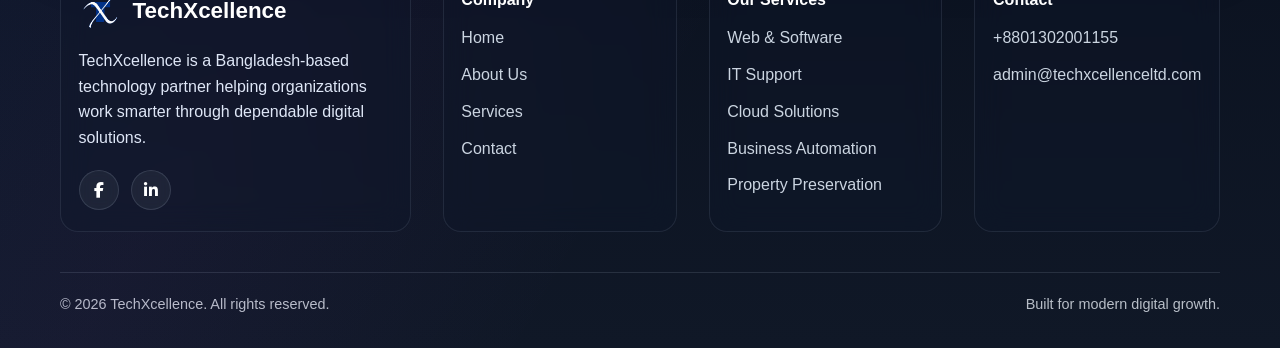
==== commit f7c7cc22: "Expand service page and align hero branding Co-authored-by: Copilot <223556219+Copilot@users.noreply" ====
--- a/index.html
+++ b/index.html
@@ -244,10 +244,11 @@
                 <div class="footer-col">
                     <h4>Our Services</h4>
                     <ul>
-                        <li><a href="#">Web & Software</a></li>
-                        <li><a href="#">IT Support</a></li>
-                        <li><a href="#">Cloud Solutions</a></li>
-                        <li><a href="#">Business Automation</a></li>
+                        <li><a href="services.html#web-software">Web & Software</a></li>
+                        <li><a href="services.html#it-support">IT Support</a></li>
+                        <li><a href="services.html#cloud-solutions">Cloud Solutions</a></li>
+                        <li><a href="services.html#business-automation">Business Automation</a></li>
+                        <li><a href="services.html#property-preservation">Property Preservation</a></li>
                     </ul>
                 </div>
                 <div class="footer-col">
@@ -255,7 +256,6 @@
                     <ul>
                         <li><a href="tel:+8801302001155">+8801302001155</a></li>
                         <li><a href="mailto:admin@techxcellenceltd.com">admin@techxcellenceltd.com</a></li>
-                        <li><a href="#">Bangladesh</a></li>
                     </ul>
                 </div>
             </div>
--- a/style.css
+++ b/style.css
@@ -797,6 +797,541 @@
     margin: 0;
 }
 
+.services-hero {
+    padding: 5.5rem 0;
+}
+
+.services-hero-grid {
+    display: grid;
+    grid-template-columns: 1.15fr 0.85fr;
+    gap: 3rem;
+    align-items: center;
+}
+
+.services-hero-copy h1 {
+    max-width: 760px;
+    color: white;
+    font-size: clamp(2.7rem, 5vw, 4.6rem);
+    line-height: 1.05;
+}
+
+.services-hero-copy p {
+    max-width: 690px;
+    margin: 1.25rem 0 2rem;
+    color: rgba(226, 232, 240, 0.88);
+    font-size: 1.08rem;
+}
+
+.services-hero-copy .section-tag {
+    background: rgba(147, 197, 253, 0.12);
+    color: #dbeafe;
+}
+
+.services-hero-panel {
+    min-height: 360px;
+    display: flex;
+    flex-direction: column;
+    justify-content: center;
+    padding: 2.5rem;
+    border: 1px solid rgba(191, 219, 254, 0.22);
+    border-radius: 24px;
+    background: linear-gradient(145deg, rgba(255, 255, 255, 0.12), rgba(255, 255, 255, 0.04));
+    backdrop-filter: blur(12px);
+}
+
+.services-hero-panel > span {
+    color: #bfdbfe;
+    font-size: 0.78rem;
+    font-weight: 700;
+    letter-spacing: 0.14em;
+    text-transform: uppercase;
+}
+
+.services-hero-panel h2 {
+    margin: 1rem 0 1.5rem;
+    color: white;
+    font-size: clamp(2rem, 3.5vw, 3.2rem);
+}
+
+.services-hero-tags {
+    display: flex;
+    flex-wrap: wrap;
+    gap: 0.65rem;
+}
+
+.services-hero-tags span {
+    padding: 0.55rem 0.75rem;
+    border-radius: 999px;
+    background: rgba(255, 255, 255, 0.08);
+    color: #e0e7ff;
+    font-size: 0.82rem;
+}
+
+.services-hero-tags i {
+    color: #86efac;
+    margin-right: 0.35rem;
+}
+
+.service-directory {
+    position: sticky;
+    top: 72px;
+    z-index: 50;
+    border-bottom: 1px solid var(--border-color);
+    background: rgba(255, 255, 255, 0.96);
+    backdrop-filter: blur(12px);
+}
+
+.service-directory-grid {
+    display: grid;
+    grid-template-columns: repeat(5, minmax(0, 1fr));
+}
+
+.service-directory a {
+    display: flex;
+    min-height: 76px;
+    align-items: center;
+    justify-content: center;
+    gap: 0.6rem;
+    border-right: 1px solid var(--border-color);
+    color: var(--text-gray);
+    font-size: 0.82rem;
+    font-weight: 700;
+    text-align: center;
+}
+
+.service-directory a:first-child {
+    border-left: 1px solid var(--border-color);
+}
+
+.service-directory a:hover {
+    background: rgba(75, 107, 251, 0.06);
+    color: var(--primary-blue);
+}
+
+.service-detail-section {
+    padding: 5.5rem 0;
+    scroll-margin-top: 150px;
+}
+
+.service-detail-alt {
+    background: var(--bg-light);
+}
+
+.service-detail-heading {
+    display: grid;
+    grid-template-columns: 1fr 0.75fr;
+    gap: 3rem;
+    align-items: end;
+    margin-bottom: 2.5rem;
+}
+
+.service-detail-heading h2 {
+    max-width: 720px;
+    font-size: clamp(2.2rem, 4vw, 3.5rem);
+}
+
+.service-detail-heading > p {
+    color: var(--text-gray);
+}
+
+.service-offering-grid {
+    display: grid;
+    grid-template-columns: repeat(3, minmax(0, 1fr));
+    gap: 1.25rem;
+}
+
+.service-offering-grid article {
+    min-height: 330px;
+    padding: 2rem;
+    border: 1px solid var(--border-color);
+    border-radius: 18px;
+    background: white;
+    box-shadow: 0 14px 34px rgba(15, 23, 42, 0.06);
+}
+
+.service-offering-grid article > i {
+    display: block;
+    margin-bottom: 1.25rem;
+    color: var(--primary-blue);
+    font-size: 1.75rem;
+}
+
+.service-offering-grid p,
+.service-offering-grid li {
+    color: var(--text-gray);
+}
+
+.service-offering-grid ul {
+    display: grid;
+    gap: 0.45rem;
+    margin-top: 1.25rem;
+}
+
+.service-offering-grid li::before {
+    content: '\2713';
+    margin-right: 0.55rem;
+    color: var(--success);
+}
+
+.delivery-strip {
+    display: flex;
+    align-items: center;
+    justify-content: space-between;
+    gap: 1rem;
+    margin-top: 1.25rem;
+    padding: 1.1rem 1.25rem;
+    border-radius: 14px;
+    background: #eef2ff;
+    color: #3730a3;
+    font-size: 0.88rem;
+    font-weight: 700;
+}
+
+.it-outcomes {
+    display: grid;
+    grid-template-columns: repeat(4, minmax(0, 1fr));
+    gap: 1rem;
+    margin-top: 1.25rem;
+}
+
+.it-outcomes div {
+    padding: 1.25rem;
+    border-left: 3px solid var(--primary-blue);
+    background: white;
+}
+
+.it-outcomes strong {
+    display: block;
+    margin-bottom: 0.35rem;
+}
+
+.it-outcomes p {
+    color: var(--text-gray);
+    font-size: 0.9rem;
+}
+
+.automation-safety {
+    display: flex;
+    gap: 1.25rem;
+    align-items: flex-start;
+    margin-top: 1.25rem;
+    padding: 1.5rem;
+    border-radius: 16px;
+    background: #eef2ff;
+}
+
+.automation-safety > i {
+    color: var(--primary-blue);
+    font-size: 1.6rem;
+}
+
+.automation-safety h3 {
+    margin-bottom: 0.35rem;
+}
+
+.automation-safety p {
+    color: var(--text-gray);
+}
+
+.standards-section {
+    padding: 4.5rem 0;
+    background: #0f172a;
+    color: white;
+}
+
+.standards-grid {
+    display: grid;
+    grid-template-columns: 0.8fr 1.2fr;
+    gap: 1.5rem 3rem;
+    align-items: start;
+}
+
+.standards-grid h2 {
+    color: white;
+}
+
+.standards-grid > p {
+    color: rgba(226, 232, 240, 0.82);
+}
+
+.standards-links {
+    grid-column: 1 / -1;
+    display: grid;
+    grid-template-columns: repeat(4, minmax(0, 1fr));
+    gap: 0.75rem;
+}
+
+.standards-links a {
+    display: flex;
+    align-items: center;
+    justify-content: space-between;
+    gap: 0.5rem;
+    min-height: 70px;
+    padding: 1rem;
+    border: 1px solid rgba(148, 163, 184, 0.22);
+    border-radius: 12px;
+    color: #dbeafe;
+    font-size: 0.82rem;
+    font-weight: 700;
+}
+
+.standards-links a:hover {
+    border-color: rgba(147, 197, 253, 0.55);
+    background: rgba(255, 255, 255, 0.05);
+}
+
+.services-section {
+    padding: 5rem 0;
+    background: #ffffff;
+}
+
+.preservation-services-grid {
+    display: grid;
+    grid-template-columns: repeat(3, minmax(0, 1fr));
+    gap: 1.5rem;
+}
+
+.preservation-service-card {
+    padding: 2rem;
+    border: 1px solid var(--border-color);
+    border-radius: 18px;
+    background: #ffffff;
+    box-shadow: 0 12px 30px rgba(15, 23, 42, 0.06);
+    transition: transform 0.3s ease, box-shadow 0.3s ease, border-color 0.3s ease;
+}
+
+.preservation-service-card:hover {
+    transform: translateY(-6px);
+    border-color: rgba(75, 107, 251, 0.35);
+    box-shadow: 0 20px 40px rgba(15, 23, 42, 0.1);
+}
+
+.preservation-service-icon {
+    display: inline-flex;
+    width: 52px;
+    height: 52px;
+    align-items: center;
+    justify-content: center;
+    margin-bottom: 1.25rem;
+    border-radius: 14px;
+    background: rgba(75, 107, 251, 0.1);
+    color: var(--primary-blue);
+    font-size: 1.35rem;
+}
+
+.preservation-service-card h3 {
+    margin-bottom: 0.65rem;
+}
+
+.preservation-service-card p {
+    color: var(--text-gray);
+}
+
+.preservation-process {
+    padding: 5rem 0;
+    background: var(--bg-light);
+}
+
+.preservation-process-grid {
+    display: grid;
+    grid-template-columns: 0.8fr 1.2fr;
+    gap: 3rem;
+    align-items: start;
+}
+
+.preservation-process-grid h2 {
+    font-size: clamp(2rem, 3vw, 2.75rem);
+}
+
+.preservation-process-grid > div > p {
+    color: var(--text-gray);
+}
+
+.preservation-process-list {
+    display: grid;
+    gap: 1rem;
+}
+
+.preservation-process-list li {
+    display: grid;
+    grid-template-columns: 58px 1fr;
+    gap: 1rem;
+    align-items: start;
+    padding: 1.25rem;
+    border: 1px solid var(--border-color);
+    border-radius: 16px;
+    background: white;
+}
+
+.preservation-process-list li > span {
+    display: flex;
+    width: 58px;
+    height: 58px;
+    align-items: center;
+    justify-content: center;
+    border-radius: 50%;
+    background: var(--gradient);
+    color: white;
+    font-weight: 700;
+}
+
+.preservation-process-list strong {
+    display: block;
+    margin-bottom: 0.25rem;
+}
+
+.preservation-process-list p {
+    color: var(--text-gray);
+}
+
+.technology-services-grid {
+    display: grid;
+    grid-template-columns: repeat(3, minmax(0, 1fr));
+    gap: 1.5rem;
+}
+
+.technology-service-card,
+.support-detail-grid article,
+.automation-grid article {
+    padding: 2rem;
+    border: 1px solid var(--border-color);
+    border-radius: 18px;
+    background: #ffffff;
+    box-shadow: 0 12px 30px rgba(15, 23, 42, 0.06);
+}
+
+.technology-service-icon {
+    display: inline-flex;
+    width: 52px;
+    height: 52px;
+    align-items: center;
+    justify-content: center;
+    margin-bottom: 1.25rem;
+    border-radius: 14px;
+    background: rgba(75, 107, 251, 0.1);
+    color: var(--primary-blue);
+    font-size: 1.35rem;
+}
+
+.technology-service-card ul {
+    display: grid;
+    gap: 0.55rem;
+    margin-top: 1.25rem;
+    color: var(--text-gray);
+}
+
+.technology-service-card li {
+    position: relative;
+    padding-left: 1.25rem;
+}
+
+.technology-service-card li::before {
+    content: '';
+    position: absolute;
+    top: 0.6em;
+    left: 0;
+    width: 7px;
+    height: 7px;
+    border-radius: 50%;
+    background: var(--success);
+}
+
+.technology-band {
+    padding: 5rem 0;
+    background: var(--bg-light);
+}
+
+.support-detail-grid {
+    display: grid;
+    grid-template-columns: repeat(4, minmax(0, 1fr));
+    gap: 1.25rem;
+}
+
+.support-detail-grid article > i {
+    display: block;
+    margin-bottom: 1.25rem;
+    color: var(--primary-blue);
+    font-size: 1.75rem;
+}
+
+.support-detail-grid p,
+.automation-grid p {
+    color: var(--text-gray);
+}
+
+.cloud-services-grid {
+    display: grid;
+    grid-template-columns: 0.75fr 1.25fr;
+    gap: 3rem;
+    align-items: center;
+}
+
+.cloud-services-copy h2 {
+    font-size: clamp(2rem, 3vw, 2.75rem);
+}
+
+.cloud-services-copy p {
+    margin-bottom: 1.5rem;
+    color: var(--text-gray);
+}
+
+.cloud-services-list {
+    display: grid;
+    grid-template-columns: repeat(2, minmax(0, 1fr));
+    gap: 1rem;
+}
+
+.cloud-services-list article {
+    display: grid;
+    grid-template-columns: 52px 1fr;
+    gap: 1rem;
+    padding: 1.25rem;
+    border: 1px solid var(--border-color);
+    border-radius: 16px;
+}
+
+.cloud-services-list article > span {
+    display: flex;
+    width: 52px;
+    height: 52px;
+    align-items: center;
+    justify-content: center;
+    border-radius: 14px;
+    background: rgba(75, 107, 251, 0.1);
+    color: var(--primary-blue);
+}
+
+.cloud-services-list h3 {
+    margin-bottom: 0.35rem;
+}
+
+.cloud-services-list p {
+    color: var(--text-gray);
+    font-size: 0.92rem;
+}
+
+.automation-grid {
+    display: grid;
+    grid-template-columns: repeat(4, minmax(0, 1fr));
+    gap: 1.25rem;
+}
+
+.automation-grid article > span {
+    display: block;
+    margin-bottom: 1rem;
+    color: var(--primary-blue);
+    font-size: 1.5rem;
+    font-weight: 800;
+}
+
+#web-software,
+#it-support,
+#cloud-solutions,
+#business-automation,
+#property-preservation {
+    scroll-margin-top: 100px;
+}
+
 .about-page-image:hover {
     transform: scale(1.02) translateY(-6px);
     box-shadow: 0 38px 72px rgba(59, 130, 246, 0.22);
@@ -1538,6 +2073,53 @@
         grid-template-columns: 1fr;
     }
 
+    .services-hero-grid,
+    .service-detail-heading,
+    .cloud-services-grid,
+    .standards-grid {
+        grid-template-columns: 1fr;
+    }
+
+    .service-directory {
+        position: static;
+    }
+
+    .service-directory-grid {
+        grid-template-columns: repeat(2, minmax(0, 1fr));
+    }
+
+    .service-directory a {
+        border-bottom: 1px solid var(--border-color);
+    }
+
+    .service-offering-grid,
+    .it-outcomes,
+    .standards-links {
+        grid-template-columns: repeat(2, minmax(0, 1fr));
+    }
+
+    .delivery-strip {
+        flex-wrap: wrap;
+    }
+
+    .preservation-services-grid {
+        grid-template-columns: repeat(2, minmax(0, 1fr));
+    }
+
+    .preservation-process-grid {
+        grid-template-columns: 1fr;
+    }
+
+    .technology-services-grid,
+    .cloud-services-grid {
+        grid-template-columns: 1fr;
+    }
+
+    .support-detail-grid,
+    .automation-grid {
+        grid-template-columns: repeat(2, minmax(0, 1fr));
+    }
+
     .leadership-grid {
         grid-template-columns: repeat(2, minmax(0, 1fr));
     }
@@ -1601,6 +2183,72 @@
 
     .footer-grid {
         grid-template-columns: 1fr;
+    }
+
+    .preservation-services-grid {
+        grid-template-columns: 1fr;
+    }
+
+    .preservation-service-card {
+        padding: 1.5rem;
+    }
+
+    .preservation-process-list li {
+        grid-template-columns: 48px 1fr;
+    }
+
+    .preservation-process-list li > span {
+        width: 48px;
+        height: 48px;
+    }
+
+    .technology-services-grid,
+    .support-detail-grid,
+    .cloud-services-list,
+    .automation-grid {
+        grid-template-columns: 1fr;
+    }
+
+    .service-directory-grid,
+    .service-offering-grid,
+    .it-outcomes,
+    .standards-links {
+        grid-template-columns: 1fr;
+    }
+
+    .services-hero {
+        padding: 4rem 0;
+    }
+
+    .services-hero-panel {
+        min-height: 280px;
+        padding: 1.75rem;
+    }
+
+    .service-detail-section {
+        padding: 4rem 0;
+    }
+
+    .service-detail-heading {
+        gap: 1.25rem;
+    }
+
+    .delivery-strip i {
+        display: none;
+    }
+
+    .automation-safety {
+        flex-direction: column;
+    }
+
+    .technology-service-card,
+    .support-detail-grid article,
+    .automation-grid article {
+        padding: 1.5rem;
+    }
+
+    .cloud-services-grid {
+        gap: 2rem;
     }
 
     .footer-cta {
